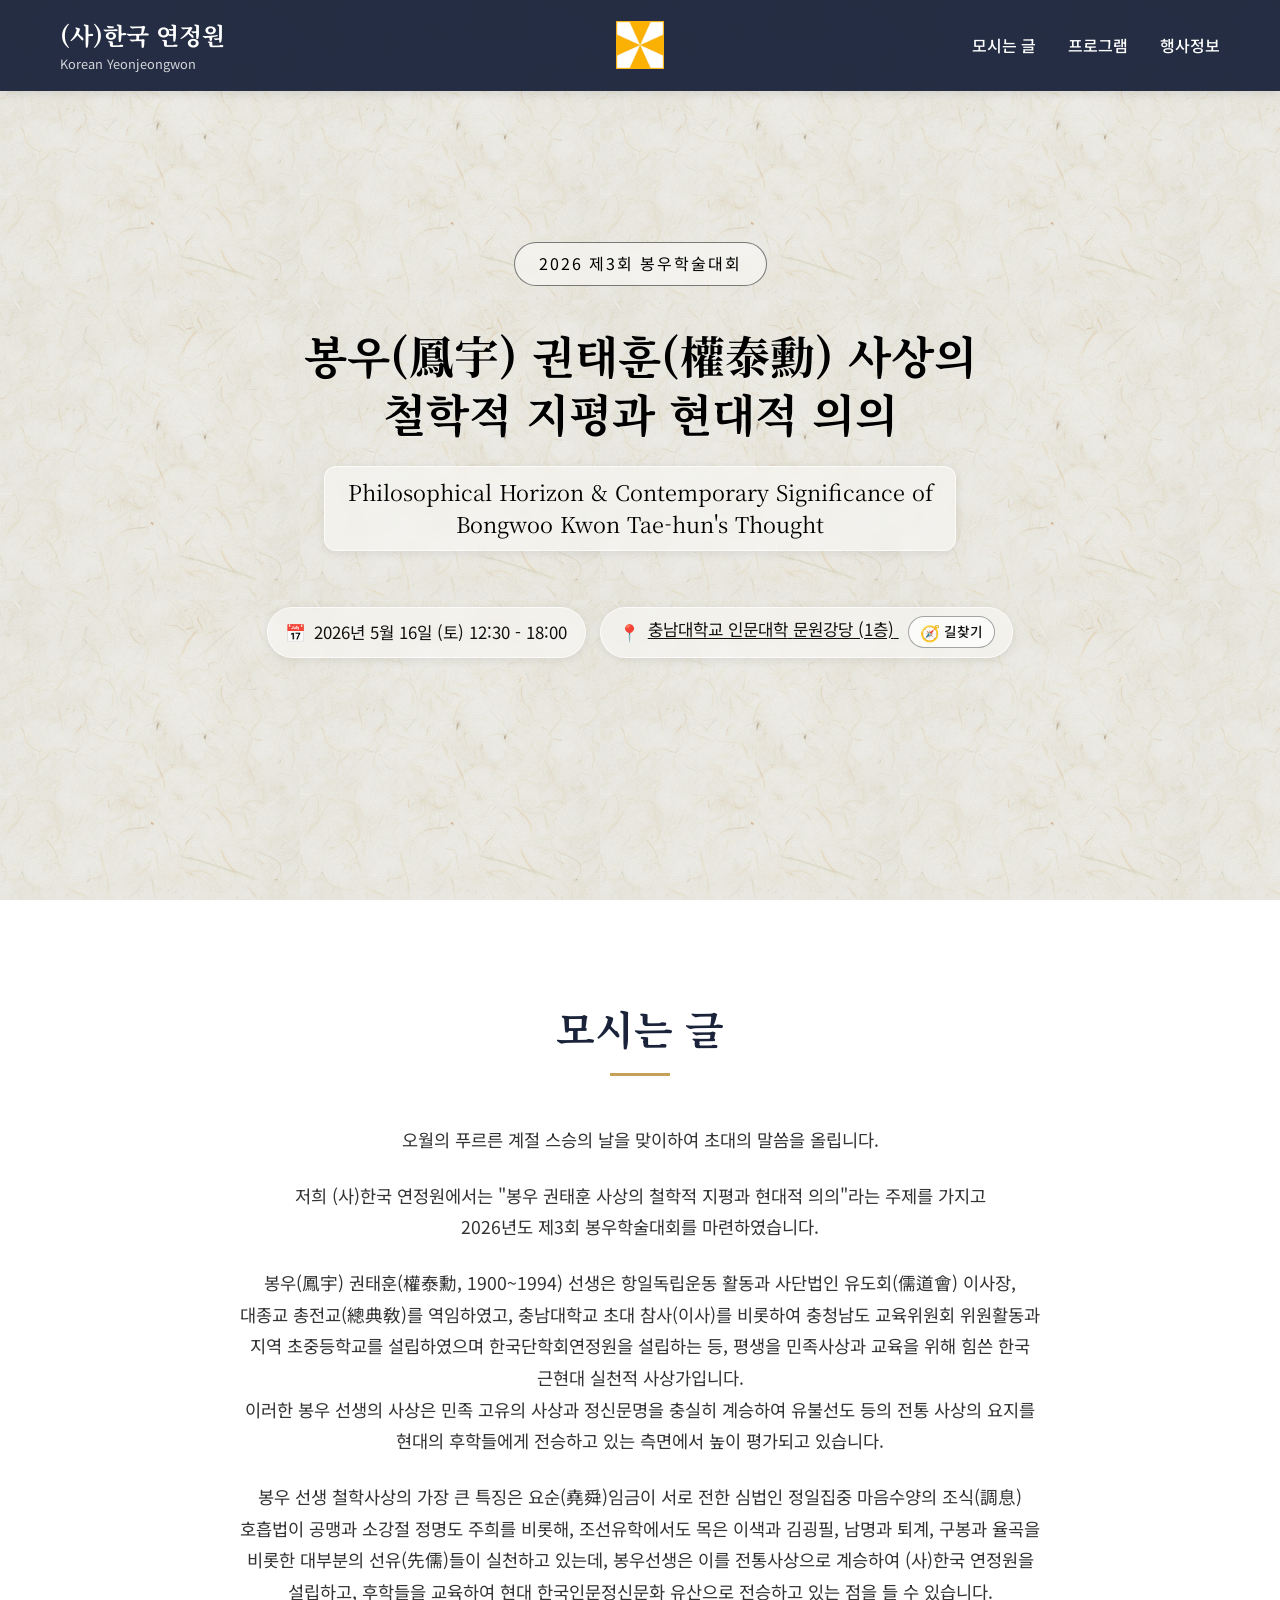
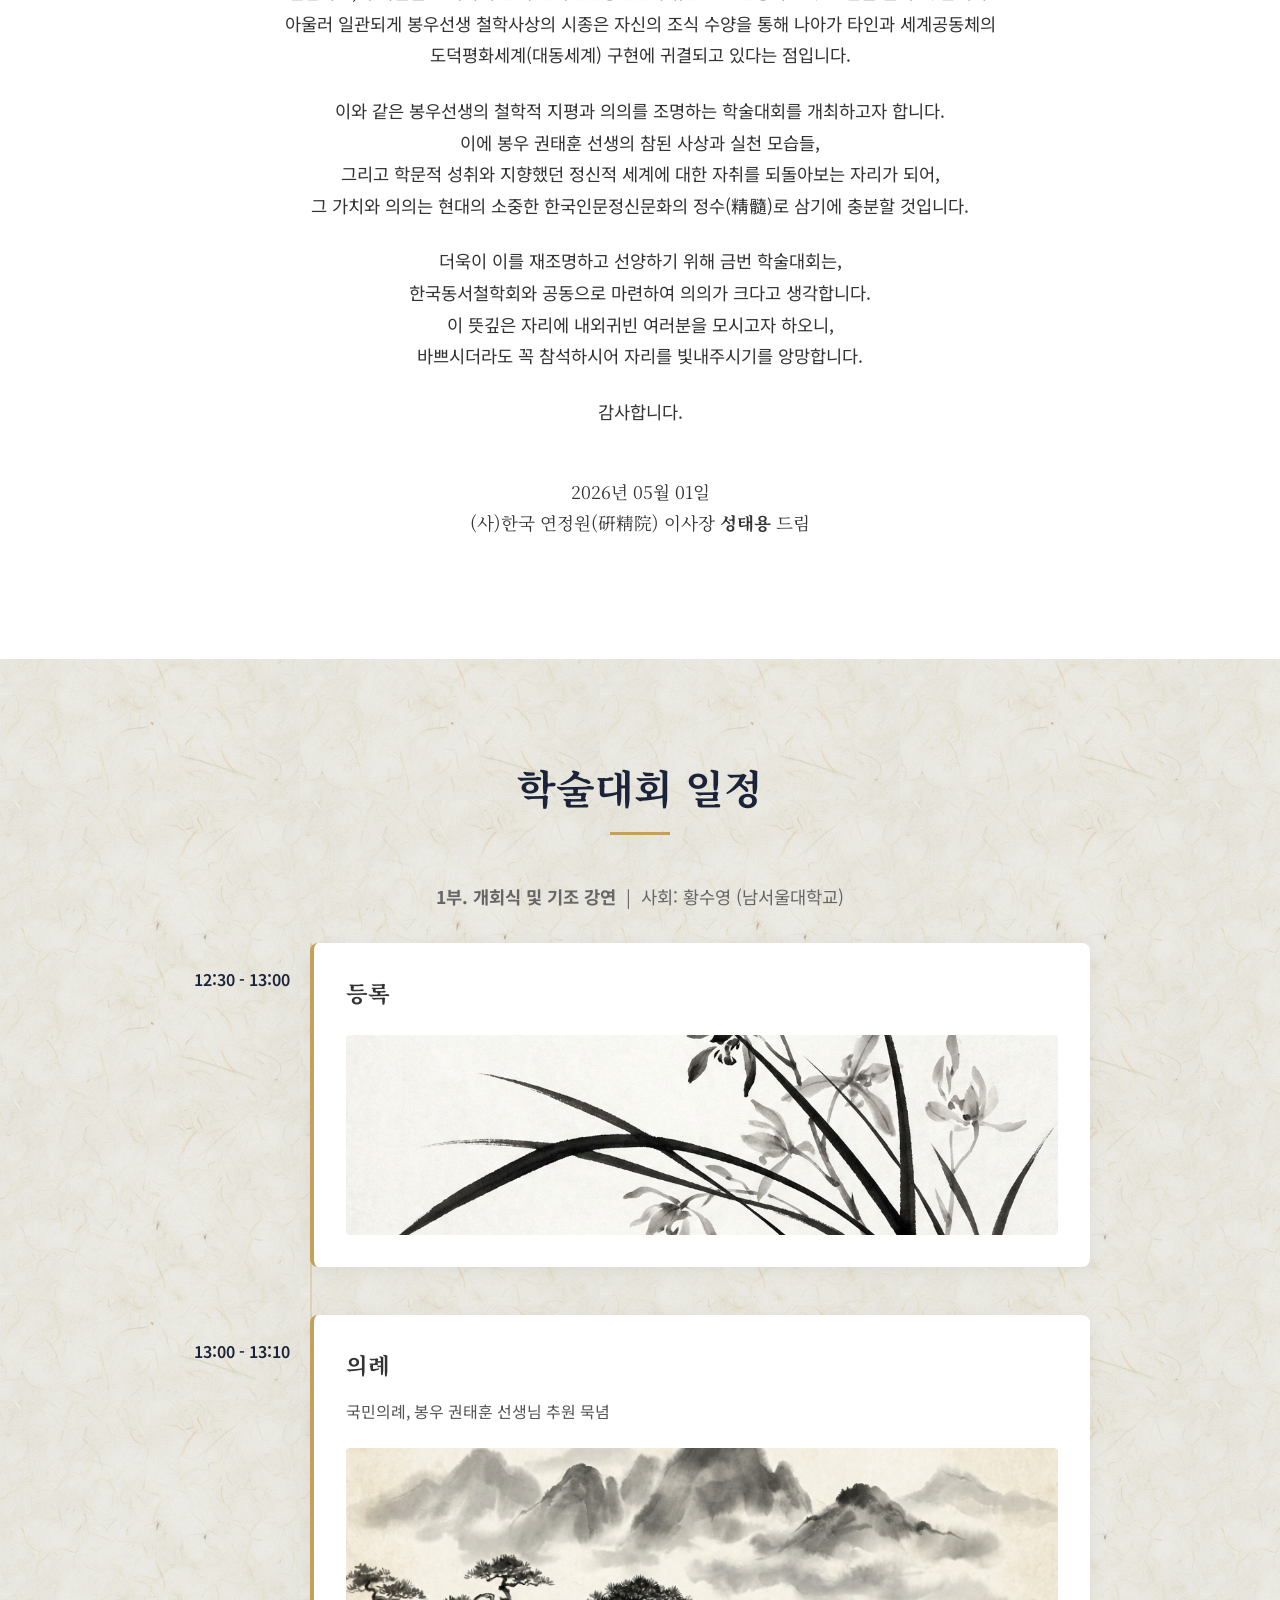
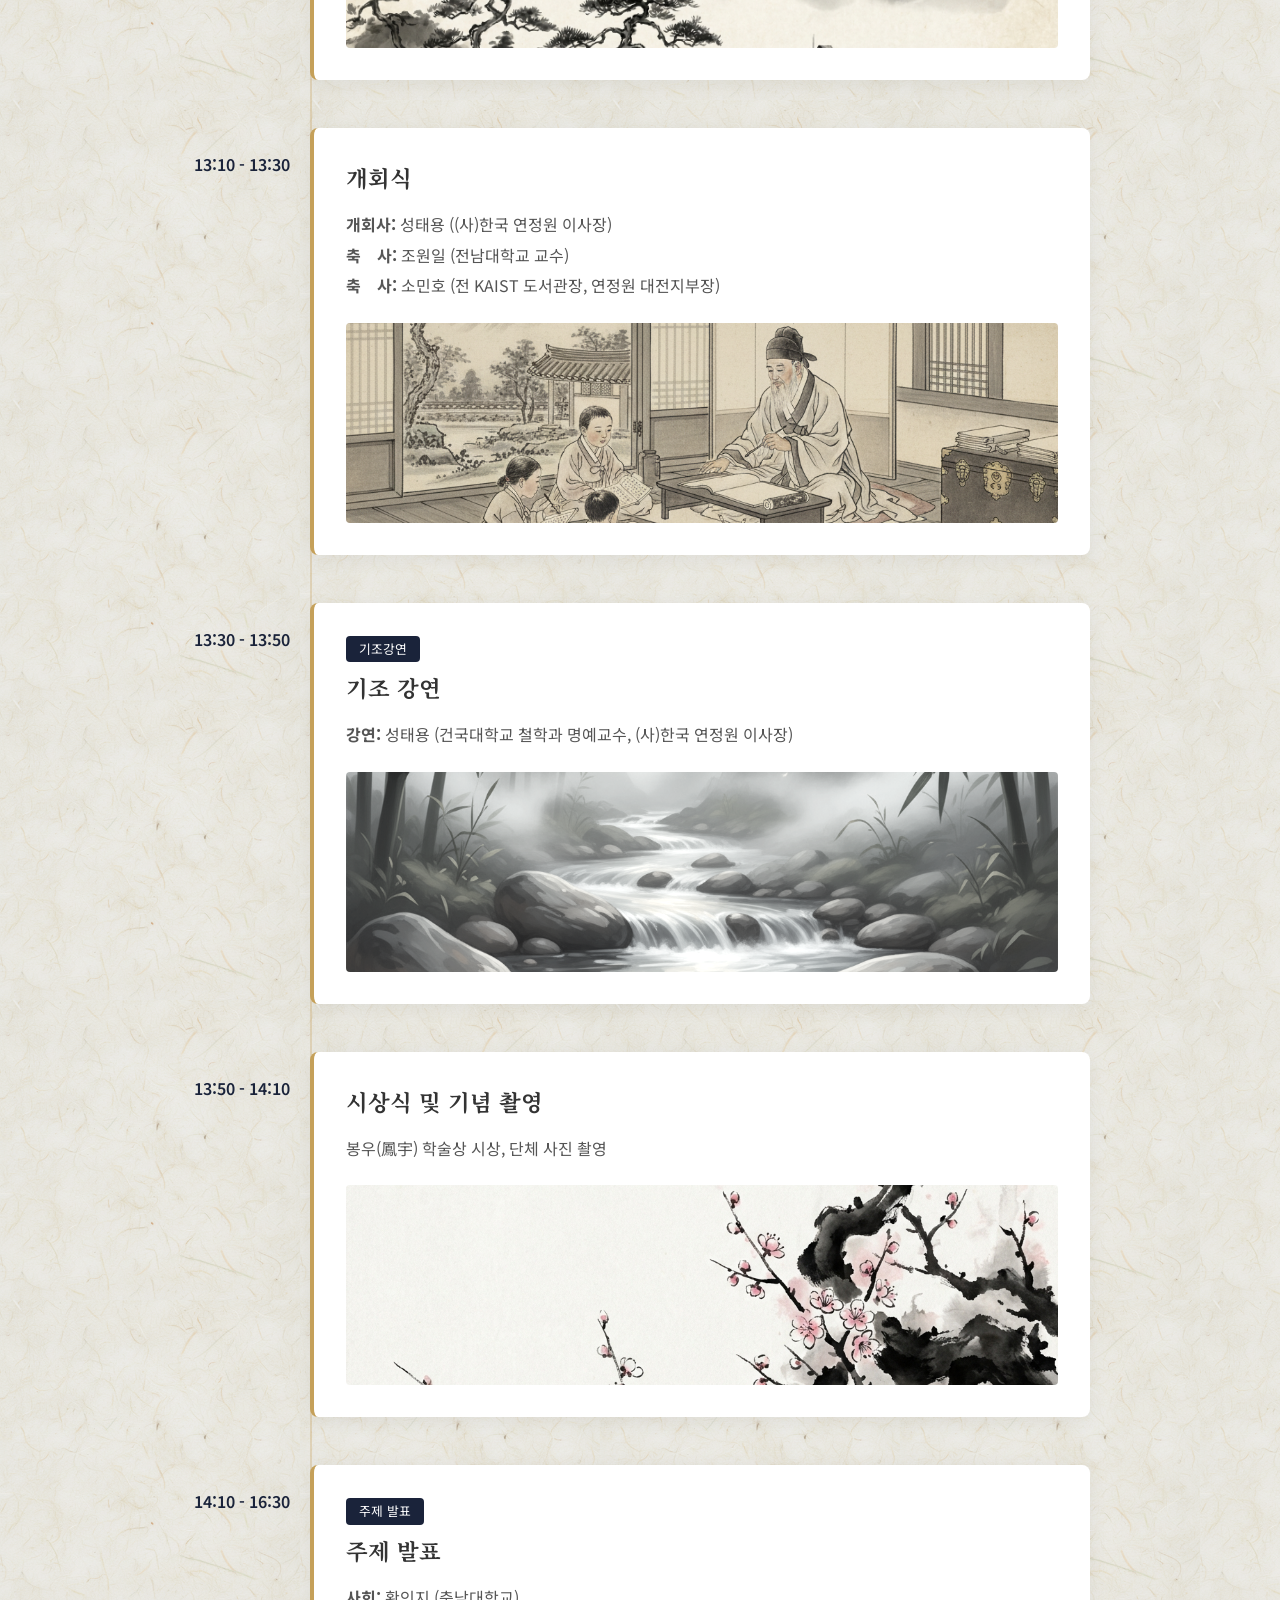
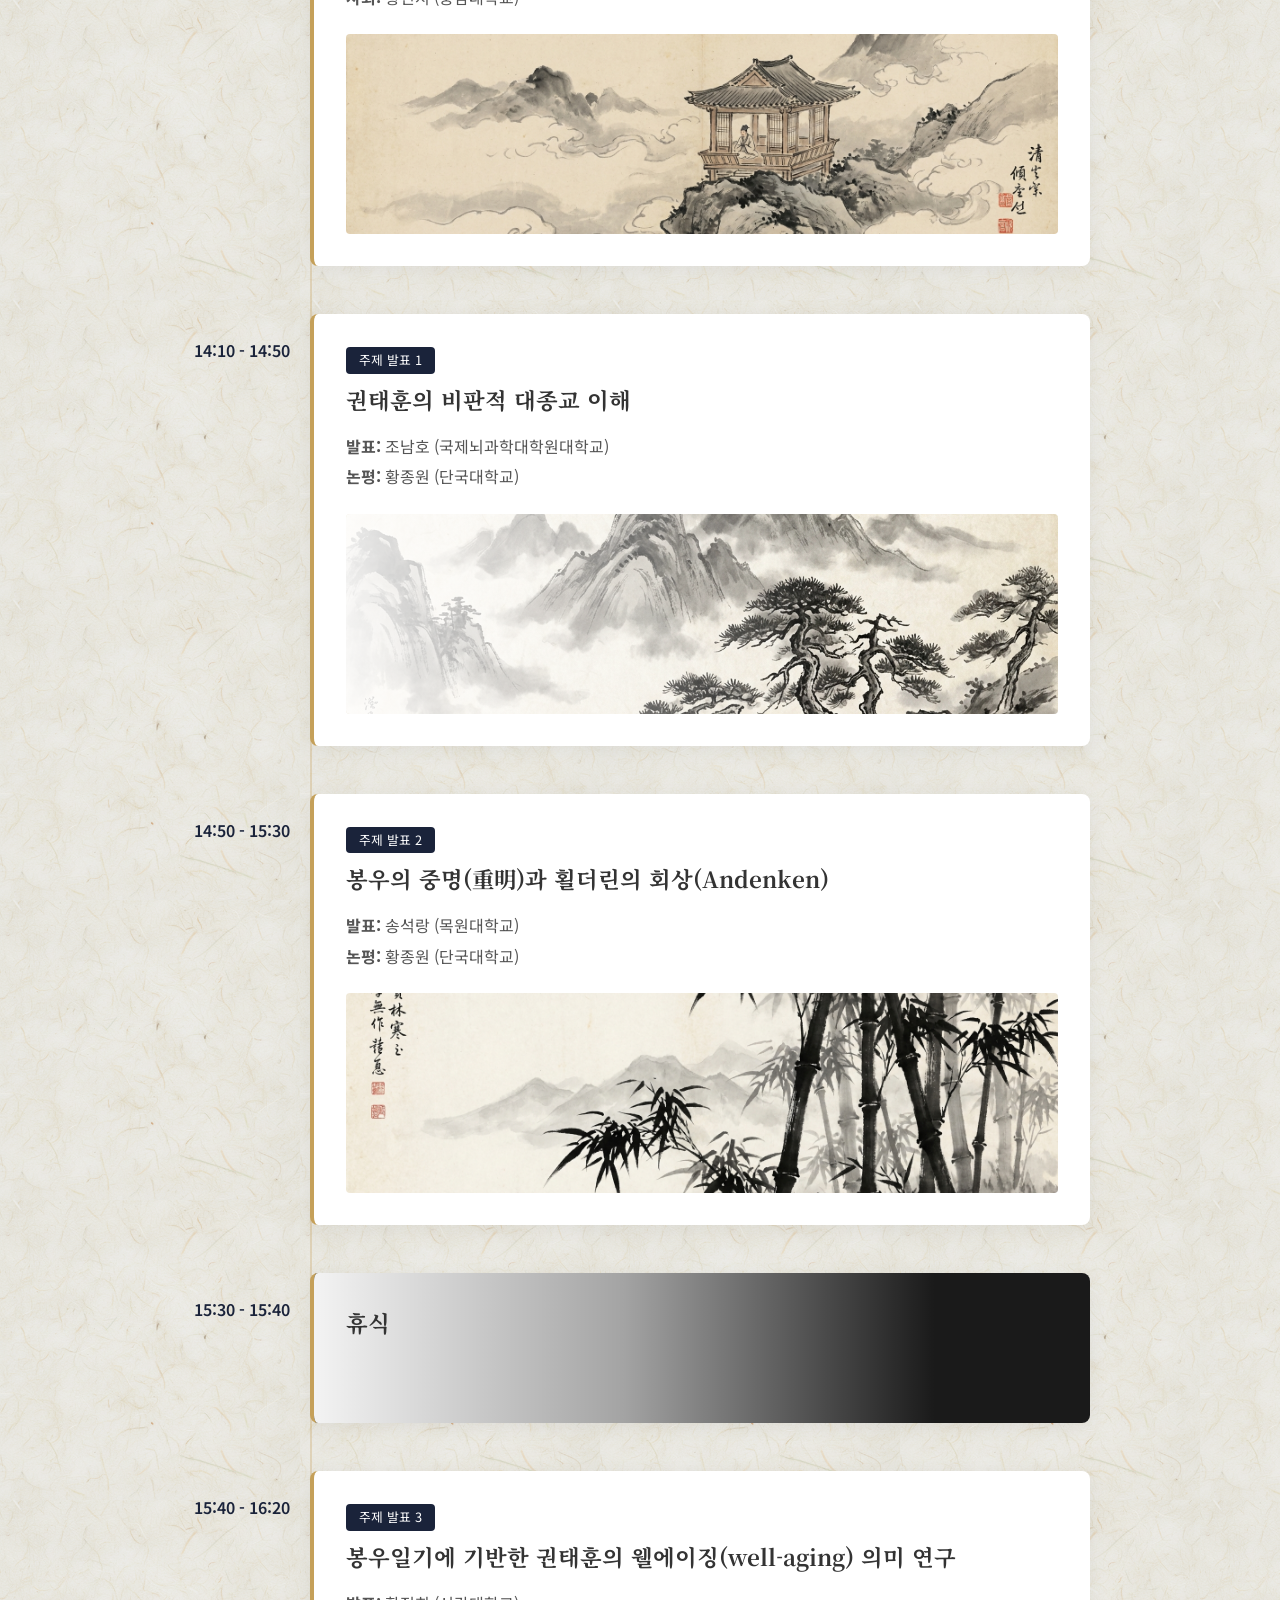
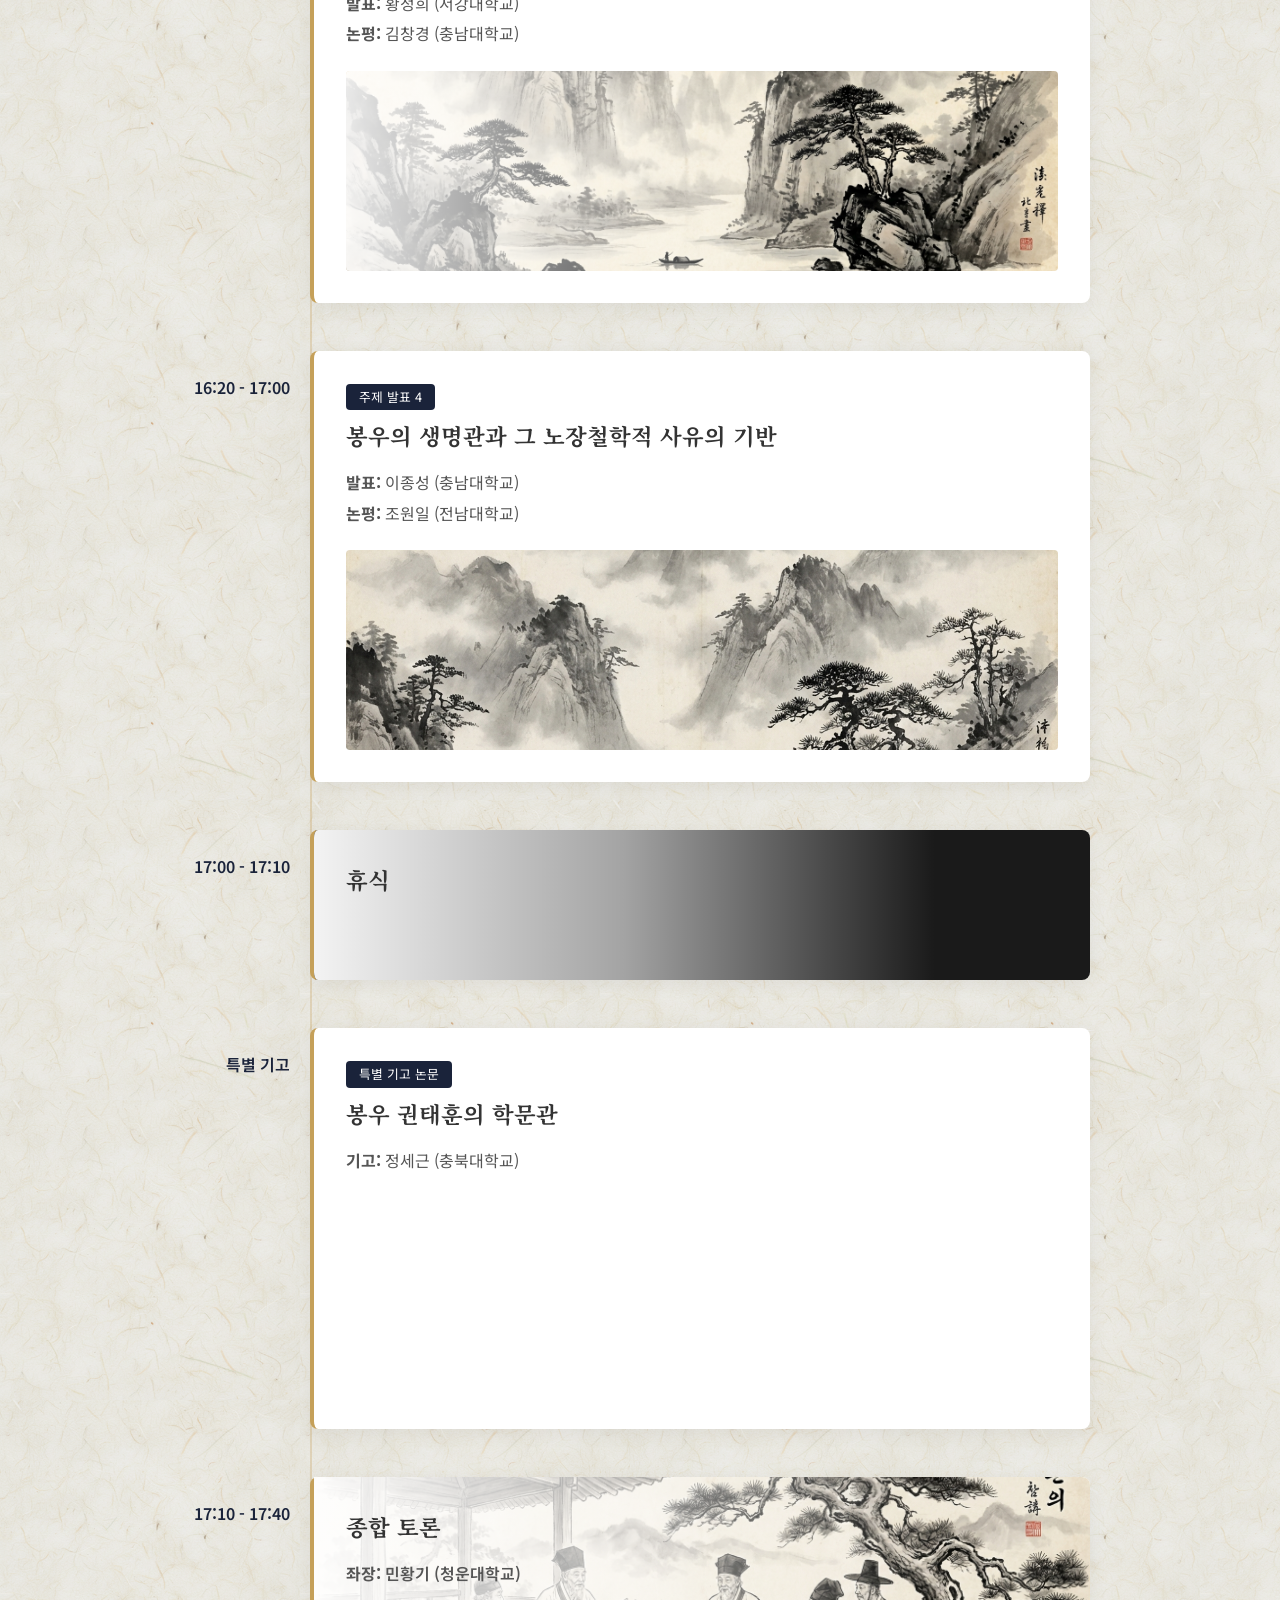
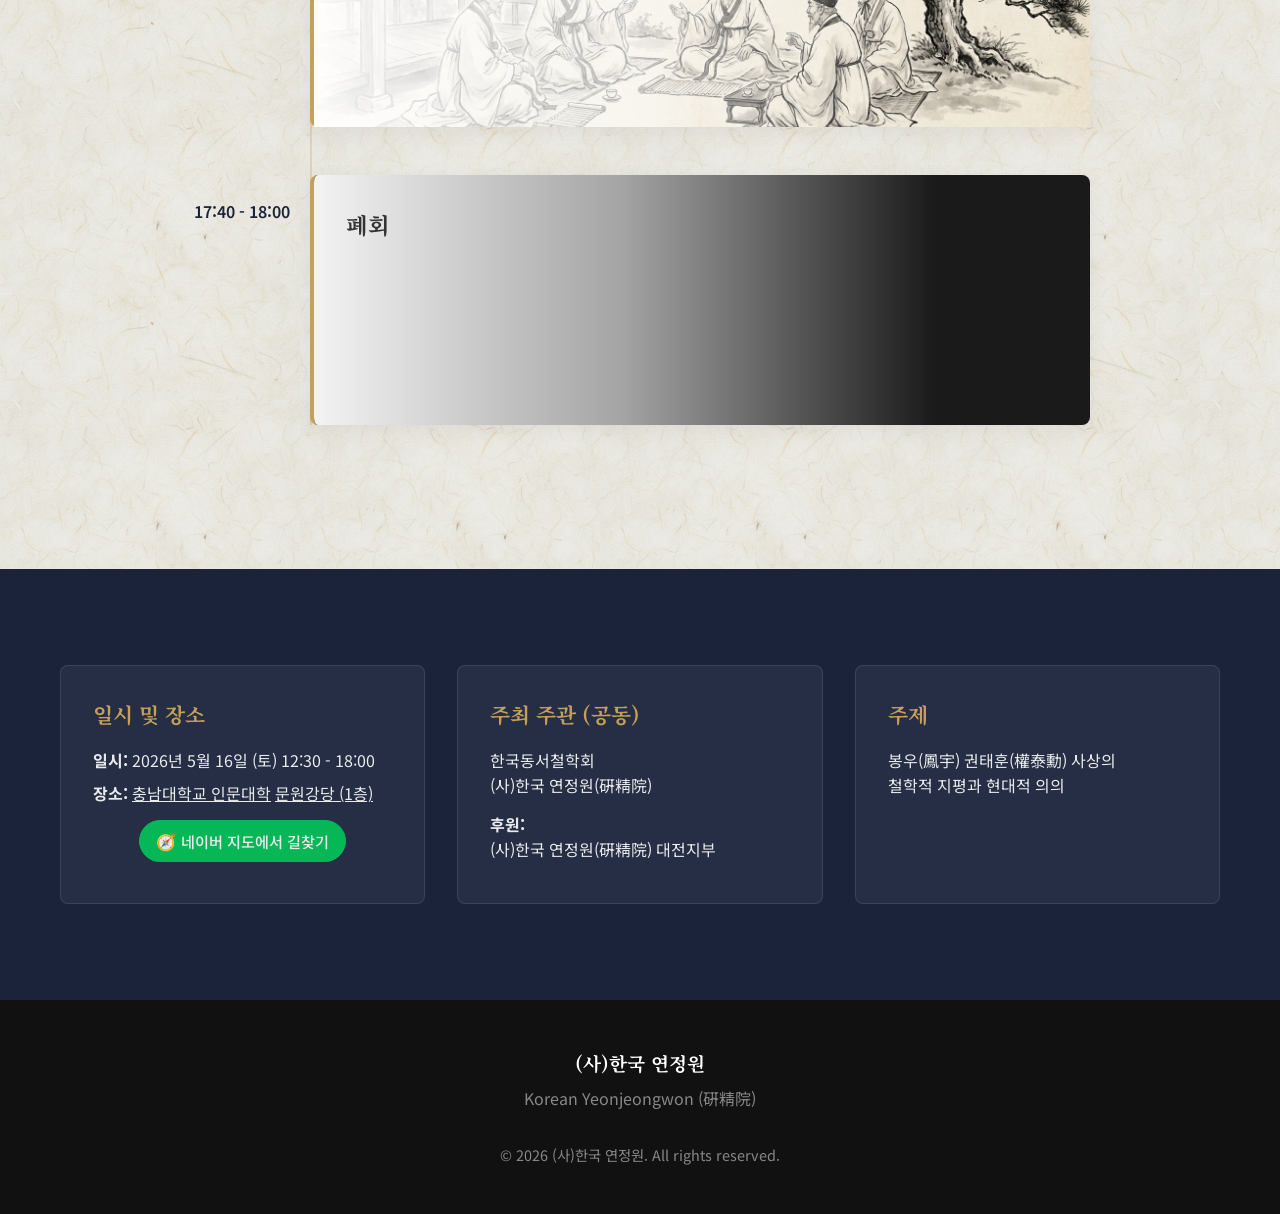
==== index.html @ d072d94f "Initial commit: 2026 제3회 봉우학술대회 landing page" ====
<!DOCTYPE html>
<html lang="ko">

<head>
    <meta charset="UTF-8">
    <meta name="viewport" content="width=device-width, initial-scale=1.0">
    <title>2026 제3회 봉우학술대회</title>
    <link
        href="https://fonts.googleapis.com/css2?family=Noto+Serif+KR:wght@300;400;600;700;900&family=Noto+Sans+KR:wght@300;400;500;700&display=swap"
        rel="stylesheet">
    <link rel="stylesheet" href="assets/css/style.css">
</head>

<body>
    <!-- Header -->
    <header class="header">
        <nav class="nav">
            <div class="nav-container">
                <div class="logo">
                    <h1>(사)한국 연정원</h1>
                    <span>Korean Yeonjeongwon</span>
                </div>
                <a href="#" class="nav-logo" aria-label="(사)한국 연정원 로고">
                    <img src="assets/images/logo.png" alt="(사)한국 연정원 로고">
                </a>
                <ul class="nav-menu">
                    <li><a href="#greeting">모시는 글</a></li>
                    <li><a href="#program">프로그램</a></li>
                    <li><a href="#info">행사정보</a></li>
                </ul>
            </div>
        </nav>
    </header>

    <!-- Hero Section -->
    <header class="hero">
        <div class="hero-bg">
            <img src="assets/images/hero_spring01.jpg" class="hero-slide slide-1" alt="Korean Spring Landscape 1">
            <img src="assets/images/hero_spring02.jpg" class="hero-slide slide-2" alt="Korean Spring Landscape 2">
            <img src="assets/images/hero_spring03.jpg" class="hero-slide slide-3" alt="Korean Spring Landscape 3">
            <div class="overlay"></div>
        </div>
        <div class="hero-content">
            <div class="hero-badge">2026 제3회 봉우학술대회</div>
            <h1 class="hero-title">
                <span class="title-main">
                    <span class="title-line1">봉우(鳳宇) 권태훈(權泰勳) 사상의</span>
                    <span class="title-connector"></span>
                    <span class="title-line2">철학적 지평과 현대적 의의</span>
                </span>
                <span class="title-sub">Philosophical Horizon & Contemporary Significance of<br class="desktop-break">Bongwoo Kwon Tae-hun's Thought</span>
            </h1>
            <div class="hero-info">
                <div class="info-item">
                    <span class="icon">📅</span>
                    <span>2026년 5월 16일 (토) 12:30 - 18:00</span>
                </div>
                <div class="info-item">
                    <span class="icon">📍</span>
                    <span class="location-text">
                        <a href="https://naver.me/FV7dJTRM" target="_blank" rel="noopener" style="color: inherit; text-decoration: underline;">
                            <span class="location-line1">충남대학교 인문대학</span>
                            <span class="location-line2">문원강당 (1층)</span>
                        </a>
                        <a href="https://naver.me/FV7dJTRM" target="_blank" rel="noopener" class="map-link" aria-label="네이버 지도에서 길찾기" title="네이버 지도에서 길찾기">
                            <span class="map-icon">🧭</span>
                            <span class="map-label">길찾기</span>
                        </a>
                    </span>
                </div>
            </div>
        </div>
    </header>

    <!-- Greeting Section -->
    <section id="greeting" class="greeting">
        <div class="container">
            <div class="greeting-content">
                <h2 class="section-title">모시는 글</h2>
                <div class="greeting-text">
                    <p>오월의 푸르른 계절 스승의 날을 맞이하여 초대의 말씀을 올립니다.</p>
                    <p>저희 (사)한국 연정원에서는 "봉우 권태훈 사상의 철학적 지평과 현대적 의의"라는 주제를 가지고<br>2026년도 제3회 봉우학술대회를 마련하였습니다.</p>
                    <p>봉우(鳳宇) 권태훈(權泰勳, 1900~1994) 선생은 항일독립운동 활동과 사단법인 유도회(儒道會) 이사장, 대종교 총전교(總典敎)를 역임하였고, 충남대학교 초대 참사(이사)를 비롯하여 충청남도 교육위원회 위원활동과 지역 초중등학교를 설립하였으며 한국단학회연정원을 설립하는 등, 평생을 민족사상과 교육을 위해 힘쓴 한국 근현대 실천적 사상가입니다.<br>이러한 봉우 선생의 사상은 민족 고유의 사상과 정신문명을 충실히 계승하여 유불선도 등의 전통 사상의 요지를 현대의 후학들에게 전승하고 있는 측면에서 높이 평가되고 있습니다.</p>
                    <p>봉우 선생 철학사상의 가장 큰 특징은 요순(堯舜)임금이 서로 전한 심법인 정일집중 마음수양의 조식(調息)호흡법이 공맹과 소강절 정명도 주희를 비롯해, 조선유학에서도 목은 이색과 김굉필, 남명과 퇴계, 구봉과 율곡을 비롯한 대부분의 선유(先儒)들이 실천하고 있는데, 봉우선생은 이를 전통사상으로 계승하여 (사)한국 연정원을 설립하고, 후학들을 교육하여 현대 한국인문정신문화 유산으로 전승하고 있는 점을 들 수 있습니다.<br>아울러 일관되게 봉우선생 철학사상의 시종은 자신의 조식 수양을 통해 나아가 타인과 세계공동체의 도덕평화세계(대동세계) 구현에 귀결되고 있다는 점입니다.</p>
                    <p>이와 같은 봉우선생의 철학적 지평과 의의를 조명하는 학술대회를 개최하고자 합니다.<br>이에 봉우 권태훈 선생의 참된 사상과 실천 모습들,<br>그리고 학문적 성취와 지향했던 정신적 세계에 대한 자취를 되돌아보는 자리가 되어,<br>그 가치와 의의는 현대의 소중한 한국인문정신문화의 정수(精髓)로 삼기에 충분할 것입니다.</p>
                    <p>더욱이 이를 재조명하고 선양하기 위해 금번 학술대회는,<br>한국동서철학회와 공동으로 마련하여 의의가 크다고 생각합니다.<br>이 뜻깊은 자리에 내외귀빈 여러분을 모시고자 하오니,<br>바쁘시더라도 꼭 참석하시어 자리를 빛내주시기를 앙망합니다.</p>
                    <p>감사합니다.</p>
                    <p class="signature">2026년 05월 01일<br>(사)한국 연정원(硏精院) 이사장 <strong>성태용</strong> 드림</p>
                </div>
            </div>
        </div>
    </section>

    <!-- Program Section -->
    <section id="program" class="program">
        <div class="container">
            <h2 class="section-title">학술대회 일정</h2>
            <p class="program-heading">
                <strong>1부. 개회식 및 기조 강연</strong><span class="program-sep"> &nbsp;|&nbsp; </span><span class="program-host">사회: 황수영 (남서울대학교)</span>
            </p>

            <div class="timeline">
                <!-- 등록 -->
                <div class="timeline-item">
                    <div class="time">12:30 - 13:00</div>
                    <div class="content">
                        <h3>등록</h3>
                        <div class="session-image">
                            <img src="assets/images/ink_wash_orchid.png" alt="Orchid">
                        </div>
                    </div>
                </div>

                <!-- 의례 -->
                <div class="timeline-item">
                    <div class="time">13:00 - 13:10</div>
                    <div class="content">
                        <h3>의례</h3>
                        <div class="details">
                            <p>국민의례, 봉우 권태훈 선생님 추원 묵념</p>
                        </div>
                        <div class="session-image">
                            <img src="assets/images/ink_wash_mountains.png" alt="Mountains">
                        </div>
                    </div>
                </div>

                <!-- 개회식 -->
                <div class="timeline-item">
                    <div class="time">13:10 - 13:30</div>
                    <div class="content">
                        <h3>개회식</h3>
                        <div class="details">
                            <p><strong>개회사:</strong> 성태용 ((사)한국 연정원 이사장)</p>
                            <p><strong>축　사:</strong> 조원일 (전남대학교 교수)</p>
                            <p><strong>축　사:</strong> 소민호 (전 KAIST 도서관장, 연정원 대전지부장)</p>
                        </div>
                        <div class="session-image">
                            <img src="assets/images/ink_wash_teaching.png" alt="Teaching">
                        </div>
                    </div>
                </div>

                <!-- 기조강연 -->
                <div class="timeline-item">
                    <div class="time">13:30 - 13:50</div>
                    <div class="content">
                        <span class="tag">기조강연</span>
                        <h3>기조 강연</h3>
                        <div class="details">
                            <p><strong>강연:</strong> 성태용 (건국대학교 철학과 명예교수, (사)한국 연정원 이사장)</p>
                        </div>
                        <div class="session-image ink-wash-effect">
                            <img src="assets/images/section_taoism.png" alt="Keynote">
                        </div>
                    </div>
                </div>

                <!-- 시상식 및 기념 촬영 -->
                <div class="timeline-item">
                    <div class="time">13:50 - 14:10</div>
                    <div class="content">
                        <h3>시상식 및 기념 촬영</h3>
                        <div class="details">
                            <p>봉우(鳳宇) 학술상 시상, 단체 사진 촬영</p>
                        </div>
                        <div class="session-image">
                            <img src="assets/images/ink_wash_plum_blossom.png" alt="Award Ceremony">
                        </div>
                    </div>
                </div>

                <!-- 주제 발표 섹션 헤더 -->
                <div class="timeline-item">
                    <div class="time">14:10 - 16:30</div>
                    <div class="content">
                        <span class="tag">주제 발표</span>
                        <h3>주제 발표</h3>
                        <div class="details">
                            <p><strong>사회:</strong> 황인지 (충남대학교)</p>
                        </div>
                        <div class="session-image">
                            <img src="assets/images/ink_wash_pavilion.png" alt="Pavilion">
                        </div>
                    </div>
                </div>

                <!-- 주제 발표 1 -->
                <div class="timeline-item">
                    <div class="time">14:10 - 14:50</div>
                    <div class="content">
                        <span class="tag">주제 발표 1</span>
                        <h3>권태훈의 비판적 대종교 이해</h3>
                        <div class="details">
                            <p><strong>발표:</strong> 조남호 (국제뇌과학대학원대학교)</p>
                            <p><strong>논평:</strong> 황종원 (단국대학교)</p>
                        </div>
                        <div class="session-image fade-right">
                            <img src="assets/images/ink_wash_mountains_02.png" alt="Mountains">
                        </div>
                    </div>
                </div>

                <!-- 주제 발표 2 -->
                <div class="timeline-item">
                    <div class="time">14:50 - 15:30</div>
                    <div class="content">
                        <span class="tag">주제 발표 2</span>
                        <h3>봉우의 중명(重明)과 횔더린의 회상(Andenken)</h3>
                        <div class="details">
                            <p><strong>발표:</strong> 송석랑 (목원대학교)</p>
                            <p><strong>논평:</strong> 황종원 (단국대학교)</p>
                        </div>
                        <div class="session-image">
                            <img src="assets/images/ink_wash_bamboo.png" alt="Bamboo">
                        </div>
                    </div>
                </div>

                <!-- 휴식 -->
                <div class="timeline-item">
                    <div class="time">15:30 - 15:40</div>
                    <div class="content break-session">
                        <video class="break-video" autoplay loop muted playsinline preload="auto" aria-hidden="true">
                            <source src="assets/videos/break1.mp4" type="video/mp4">
                        </video>
                        <h3>휴식</h3>
                    </div>
                </div>

                <!-- 주제 발표 3 -->
                <div class="timeline-item">
                    <div class="time">15:40 - 16:20</div>
                    <div class="content">
                        <span class="tag">주제 발표 3</span>
                        <h3>봉우일기에 기반한 권태훈의 웰에이징(well-aging) 의미 연구</h3>
                        <div class="details">
                            <p><strong>발표:</strong> 황정희 (서강대학교)</p>
                            <p><strong>논평:</strong> 김창경 (충남대학교)</p>
                        </div>
                        <div class="session-image fade-right">
                            <img src="assets/images/ink_wash_river.png" alt="River">
                        </div>
                    </div>
                </div>

                <!-- 주제 발표 4 -->
                <div class="timeline-item">
                    <div class="time">16:20 - 17:00</div>
                    <div class="content">
                        <span class="tag">주제 발표 4</span>
                        <h3>봉우의 생명관과<br class="mobile-break"> 그 노장철학적 사유의 기반</h3>
                        <div class="details">
                            <p><strong>발표:</strong> 이종성 (충남대학교)</p>
                            <p><strong>논평:</strong> 조원일 (전남대학교)</p>
                        </div>
                        <div class="session-image">
                            <img src="assets/images/ink_wash_mountains_03.png" alt="Mountains">
                        </div>
                    </div>
                </div>

                <!-- 휴식 -->
                <div class="timeline-item">
                    <div class="time">17:00 - 17:10</div>
                    <div class="content break-session">
                        <video class="break-video" autoplay loop muted playsinline preload="auto" aria-hidden="true">
                            <source src="assets/videos/break2.mp4" type="video/mp4">
                        </video>
                        <h3>휴식</h3>
                    </div>
                </div>

                <!-- 특별 기고 논문 -->
                <div class="timeline-item">
                    <div class="time">특별 기고</div>
                    <div class="content">
                        <span class="tag">특별 기고 논문</span>
                        <h3>봉우 권태훈의 학문관</h3>
                        <div class="details">
                            <p><strong>기고:</strong> 정세근 (충북대학교)</p>
                        </div>
                        <div class="session-image">
                            <video autoplay loop muted playsinline preload="auto" aria-hidden="true">
                                <source src="assets/videos/special.mp4" type="video/mp4">
                            </video>
                        </div>
                    </div>
                </div>

                <!-- 종합 토론 -->
                <div class="timeline-item">
                    <div class="time">17:10 - 17:40</div>
                    <div class="content discussion-session">
                        <h3>종합 토론</h3>
                        <div class="details">
                            <p><strong>좌장:</strong> 민황기 (청운대학교)</p>
                        </div>
                    </div>
                </div>

                <!-- 폐회 -->
                <div class="timeline-item">
                    <div class="time">17:40 - 18:00</div>
                    <div class="content closing-session">
                        <video class="closing-video" autoplay loop muted playsinline preload="auto" aria-hidden="true">
                            <source src="assets/videos/closing.mp4" type="video/mp4">
                        </video>
                        <h3>폐회</h3>
                    </div>
                </div>
            </div>
        </div>
    </section>

    <!-- Info Section -->
    <section id="info" class="info">
        <div class="container">
            <div class="info-grid">
                <div class="info-card">
                    <h3>일시 및 장소</h3>
                    <p class="info-datetime">
                        <span class="datetime-line1"><strong>일시:</strong> 2026년 5월 16일 (토)</span>
                        <span class="datetime-line2">12:30 - 18:00</span>
                    </p>
                    <p class="info-location">
                        <span class="location-line1"><strong>장소:</strong> <a href="https://naver.me/FV7dJTRM" target="_blank" rel="noopener" style="color: inherit; text-decoration: underline;">충남대학교 인문대학</a></span>
                        <span class="location-line2"><a href="https://naver.me/FV7dJTRM" target="_blank" rel="noopener" style="color: inherit; text-decoration: underline;">문원강당 (1층)</a></span>
                    </p>
                    <p style="margin-top: 0.8rem; text-align: center;">
                        <a href="https://naver.me/FV7dJTRM" target="_blank" rel="noopener" class="map-link map-link-button" aria-label="네이버 지도에서 길찾기">
                            <span class="map-icon">🧭</span>
                            <span class="map-label">네이버 지도에서 길찾기</span>
                        </a>
                    </p>
                </div>
                <div class="info-card">
                    <h3>주최 주관 (공동)</h3>
                    <p>한국동서철학회<br>(사)한국 연정원(硏精院)</p>
                    <p style="margin-top: 0.8rem;"><strong>후원:</strong><br>(사)한국 연정원(硏精院) 대전지부</p>
                </div>
                <div class="info-card">
                    <h3>주제</h3>
                    <p>봉우(鳳宇) 권태훈(權泰勳) 사상의<br>철학적 지평과 현대적 의의</p>
                </div>
            </div>
        </div>
    </section>

    <!-- Footer -->
    <footer class="footer">
        <div class="container">
            <div class="footer-content">
                <div class="footer-logo">
                    <h3>(사)한국 연정원</h3>
                    <p>Korean Yeonjeongwon (硏精院)</p>
                </div>
                <p class="copyright">&copy; 2026 (사)한국 연정원. All rights reserved.</p>
            </div>
        </div>
    </footer>
</body>

</html>
---- assets/css/style.css ----
:root {
    --primary-color: #1a233a; /* Deep Navy */
    --secondary-color: #c5a059; /* Muted Gold */
    --accent-color: #8b3a3a; /* Deep Red/Brown */
    --text-color: #333333;
    --bg-color: #f9f8f5; /* Warm Off-white */
    --white: #ffffff;
    --font-serif: 'Noto Serif KR', serif;
    --font-sans: 'Noto Sans KR', sans-serif;
}

* {
    margin: 0;
    padding: 0;
    box-sizing: border-box;
}

body {
    font-family: var(--font-sans);
    color: var(--text-color);
    background-color: var(--bg-color);
    line-height: 1.6;
    background-image: url('../images/bg_pattern.png');
    background-repeat: repeat;
    background-size: 300px;
}

a {
    text-decoration: none;
    color: inherit;
    transition: color 0.3s ease;
}

ul {
    list-style: none;
}

.container {
    max-width: 1200px;
    margin: 0 auto;
    padding: 0 20px;
}

.section-title {
    font-family: var(--font-serif);
    font-size: 2.5rem;
    text-align: center;
    margin-bottom: 3rem;
    color: var(--primary-color);
    position: relative;
    padding-bottom: 1rem;
}

.section-title::after {
    content: '';
    position: absolute;
    bottom: 0;
    left: 50%;
    transform: translateX(-50%);
    width: 60px;
    height: 3px;
    background-color: var(--secondary-color);
}

/* Navigation */
.nav {
    position: fixed;
    top: 0;
    left: 0;
    width: 100%;
    z-index: 1000;
    background: rgba(26, 35, 58, 0.95);
    backdrop-filter: blur(10px);
    padding: 1rem 0;
    color: var(--white);
    box-shadow: 0 2px 10px rgba(0,0,0,0.1);
}

.nav-container {
    max-width: 1200px;
    margin: 0 auto;
    padding: 0 20px;
    display: flex;
    justify-content: space-between;
    align-items: center;
    position: relative;
}

.nav-logo {
    position: absolute;
    left: 50%;
    top: 50%;
    transform: translate(-50%, -50%);
    display: inline-flex;
    align-items: center;
    justify-content: center;
    line-height: 0;
}

.nav-logo img {
    height: 48px;
    width: auto;
    display: block;
}

.logo h1 {
    font-family: var(--font-serif);
    font-size: 1.5rem;
    font-weight: 700;
}

.logo span {
    font-size: 0.8rem;
    opacity: 0.8;
    display: block;
}

.nav-menu {
    display: flex;
    gap: 2rem;
}

.nav-menu a {
    font-size: 1rem;
    font-weight: 500;
}

.nav-menu a:hover {
    color: var(--secondary-color);
}

/* Hero Section */
.hero {
    position: relative;
    height: 100vh;
    display: flex;
    align-items: center;
    justify-content: center;
    text-align: center;
    color: #000;
    overflow: hidden;
}

.hero-bg {
    position: absolute;
    top: 0;
    left: 0;
    width: 100%;
    height: 100%;
    z-index: -1;
}

.hero-bg .hero-slide {
    position: absolute;
    top: 0;
    left: 0;
    width: 100%;
    height: 100%;
    object-fit: cover;
    opacity: 0;
    transform: scale(1.0);
    will-change: opacity, transform;
    animation: heroSlideCycle 30s infinite ease-in-out;
}

.hero-bg .slide-1 {
    animation-delay: 0s;
}

.hero-bg .slide-2 {
    animation-delay: -20s;
}

.hero-bg .slide-3 {
    animation-delay: -10s;
    /* 오버레이 적용 시 사용값: brightness(1.30) contrast(1.03) */
}

@keyframes heroSlideCycle {
    0%   { opacity: 1; transform: scale(1.0); }
    26%  { opacity: 1; transform: scale(1.12); }
    33%  { opacity: 0; transform: scale(1.14); }
    93%  { opacity: 0; transform: scale(1.0); }
    100% { opacity: 1; transform: scale(1.0); }
}

.overlay {
    position: absolute;
    top: 0;
    left: 0;
    width: 100%;
    height: 100%;
    /* 현재 적용값 기억용: linear-gradient(rgba(0,0,0,0.45), rgba(0,0,0,0.7)) */
    background: transparent;
    z-index: 1;
}

.hero-content {
    z-index: 1;
    padding: 2rem;
    max-width: 1000px;
}

.hero-badge {
    display: inline-block;
    padding: 0.5rem 1.5rem;
    border: 1px solid rgba(0, 0, 0, 0.5);
    background-color: rgba(255, 255, 255, 0.45);
    backdrop-filter: blur(6px);
    -webkit-backdrop-filter: blur(6px);
    color: #000;
    border-radius: 50px;
    margin-bottom: 2.5rem;
    font-size: 1rem;
    letter-spacing: 2px;
}

.hero-title {
    font-family: var(--font-serif);
    margin-bottom: 3.5rem;
}

.hero-title .title-sub {
    margin-top: 1rem;
}

.title-main {
    display: block;
    font-size: 2.8rem;
    font-weight: 700;
    margin-bottom: 0.5rem;
    color: #000;
    text-shadow: 0 1px 2px rgba(255,255,255,0.35);
    line-height: 1.3;
}

.title-line1,
.title-line2 {
    display: block;
}

.title-connector {
    display: none;
}

.title-sub {
    display: inline-block;
    font-size: 1.35rem;
    font-weight: 400;
    color: #000;
    opacity: 1;
    padding: 0.55rem 1.4rem;
    border-radius: 12px;
    background-color: rgba(255, 255, 255, 0.45);
    backdrop-filter: blur(6px);
    -webkit-backdrop-filter: blur(6px);
    border: 1px solid rgba(255, 255, 255, 0.7);
    box-shadow: 0 2px 10px rgba(0, 0, 0, 0.08);
    line-height: 1.5;
}

.hero-info {
    display: flex;
    flex-wrap: wrap;
    justify-content: center;
    gap: 0.9rem;
    font-size: 1.05rem;
}

.info-item {
    display: inline-flex;
    align-items: center;
    gap: 0.5rem;
    padding: 0.55rem 1.1rem;
    border-radius: 999px;
    background-color: rgba(255, 255, 255, 0.45);
    backdrop-filter: blur(6px);
    -webkit-backdrop-filter: blur(6px);
    border: 1px solid rgba(255, 255, 255, 0.7);
    box-shadow: 0 2px 10px rgba(0, 0, 0, 0.08);
    color: #111;
}

/* Greeting Section */
.greeting {
    padding: 6rem 0;
    background-color: var(--white);
    position: relative;
    overflow: hidden;
}

.greeting::before,
.greeting::after {
    content: '';
    position: absolute;
    top: 0;
    left: 0;
    width: 100%;
    height: 100%;
    background-size: cover;
    background-position: center;
    background-repeat: no-repeat;
    opacity: 0;
    transition: opacity 2s ease-in-out;
}

.greeting::before {
    background-image: url('../images/ink_wash_lattice.png');
    animation: fadeInOut1 16s infinite;
    z-index: 0;
}

.greeting::after {
    background-image: url('../images/ten_longevity_symbols.png');
    animation: fadeInOut2 16s infinite;
    z-index: 0;
}

@keyframes fadeInOut1 {
    0% { opacity: 0.45; }
    40% { opacity: 0.45; }
    50% { opacity: 0; }
    90% { opacity: 0; }
    100% { opacity: 0.45; }
}

@keyframes fadeInOut2 {
    0% { opacity: 0; }
    40% { opacity: 0; }
    50% { opacity: 0.45; }
    90% { opacity: 0.45; }
    100% { opacity: 0; }
}

.greeting > .container {
    position: relative;
    z-index: 1;
}

.greeting > .container::before {
    content: '';
    position: absolute;
    top: -6rem;
    left: 50%;
    transform: translateX(-50%);
    width: 100vw;
    height: calc(100% + 12rem);
    background: linear-gradient(to bottom, rgba(255,255,255,0.65) 0%, rgba(255,255,255,0.55) 50%, rgba(255,255,255,0.65) 100%);
    z-index: 0;
    pointer-events: none;
}

.greeting-content {
    max-width: 800px;
    margin: 0 auto;
    text-align: center;
    position: relative;
    z-index: 1;
}

.greeting-text p {
    margin-bottom: 1.5rem;
    font-size: 1.1rem;
    line-height: 1.8;
    word-break: keep-all;
}

.signature {
    margin-top: 3rem;
    font-family: var(--font-serif);
    font-size: calc(1.2rem + 2px);
    text-align: center;
}

/* Program Section */
.program {
    padding: 6rem 0;
}

.program-heading {
    text-align: center;
    margin-bottom: 2rem;
    font-size: 1.1rem;
    color: #666;
}

.mobile-break {
    display: none;
}

@media (max-width: 768px) {
    .mobile-break {
        display: inline;
    }
}

@media (max-width: 768px) {
    .program-heading .program-sep {
        display: none;
    }

    .program-heading .program-host {
        display: block;
        margin-top: 0.3rem;
    }
}

.timeline {
    position: relative;
    max-width: 900px;
    margin: 0 auto;
}

.timeline::before {
    content: '';
    position: absolute;
    top: 0;
    left: 120px;
    height: 100%;
    width: 2px;
    background-color: var(--secondary-color);
    opacity: 0.3;
}

.timeline-item {
    display: flex;
    margin-bottom: 3rem;
    position: relative;
}

.timeline-item.break .content {
    background-color: #f0f0f0;
    border-left: 4px solid #999;
}

.time {
    width: 120px;
    padding-right: 20px;
    text-align: right;
    font-weight: 600;
    color: var(--primary-color);
    flex-shrink: 0;
    padding-top: 1.5rem;
}

.content {
    flex-grow: 1;
    background: var(--white);
    padding: 2rem;
    border-radius: 8px;
    box-shadow: 0 4px 20px rgba(0,0,0,0.05);
    position: relative;
    border-left: 4px solid var(--secondary-color);
    transition: transform 0.3s ease;
}

.content:hover {
    transform: translateY(-5px);
}

.tag {
    display: inline-block;
    background-color: var(--primary-color);
    color: var(--white);
    padding: 0.2rem 0.8rem;
    border-radius: 4px;
    font-size: 0.8rem;
    margin-bottom: 0.5rem;
}

.content h3 {
    font-family: var(--font-serif);
    font-size: 1.4rem;
    margin-bottom: 1rem;
    color: var(--text-color);
}

.details p {
    margin-bottom: 0.3rem;
    color: #555;
}

.session-image {
    margin-top: 1.5rem;
    border-radius: 4px;
    overflow: hidden;
    height: 200px;
}

.session-image img,
.session-image video {
    width: 100%;
    height: 100%;
    object-fit: cover;
    transition: transform 0.5s ease;
    display: block;
}

.session-image:hover img,
.session-image:hover video {
    transform: scale(1.05);
}

.session-image.ink-wash-effect img {
    filter: grayscale(80%) contrast(110%) brightness(105%);
    opacity: 0.85;
}

.session-image.fade-right {
    position: relative;
}

.session-image.fade-right::before {
    content: '';
    position: absolute;
    top: 0;
    left: 0;
    width: 100%;
    height: 100%;
    background: linear-gradient(to right, rgba(255,255,255,0.9) 0%, rgba(255,255,255,0.5) 30%, rgba(255,255,255,0) 70%);
    z-index: 1;
    pointer-events: none;
}

.content.break-session {
    position: relative;
    overflow: hidden;
    background-color: #1a1a1a;
    min-height: 150px;
}

.content.break-session .break-video {
    position: absolute;
    top: 0;
    left: 0;
    width: 100%;
    height: 100%;
    object-fit: cover;
    z-index: 0;
    pointer-events: none;
}

.content.break-session::before {
    content: '';
    position: absolute;
    top: 0;
    left: 0;
    width: 100%;
    height: 100%;
    background: linear-gradient(to right, rgba(255,255,255,0.95) 0%, rgba(255,255,255,0.6) 40%, rgba(255,255,255,0) 80%);
    z-index: 1;
}

.content.break-session h3 {
    position: relative;
    z-index: 2;
}

.content.discussion-session {
    position: relative;
    background-image: url('../images/ink_wash_discussion.png');
    background-size: cover;
    background-position: center;
    background-repeat: no-repeat;
    min-height: 250px;
}

.content.discussion-session::before {
    content: '';
    position: absolute;
    top: 0;
    left: 0;
    width: 100%;
    height: 100%;
    background: linear-gradient(to right, rgba(255,255,255,0.95) 0%, rgba(255,255,255,0.6) 40%, rgba(255,255,255,0) 80%);
    z-index: 0;
}

.content.discussion-session h3,
.content.discussion-session .details {
    position: relative;
    z-index: 1;
}

.content.discussion-session .details {
    font-weight: 600;
    color: var(--primary-color);
}

.content.closing-session {
    position: relative;
    overflow: hidden;
    background-color: #1a1a1a;
    min-height: 250px;
}

.content.closing-session .closing-video {
    position: absolute;
    top: 0;
    left: 0;
    width: 100%;
    height: 100%;
    object-fit: cover;
    z-index: 0;
    pointer-events: none;
}

.content.closing-session::before {
    content: '';
    position: absolute;
    top: 0;
    left: 0;
    width: 100%;
    height: 100%;
    background: linear-gradient(to right, rgba(255,255,255,0.95) 0%, rgba(255,255,255,0.6) 40%, rgba(255,255,255,0) 80%);
    z-index: 1;
}

.content.closing-session h3 {
    position: relative;
    z-index: 2;
}

.content.dinner-session {
    position: relative;
    background-image: url('../images/ink_wash_leaving.png');
    background-size: cover;
    background-position: center;
    background-repeat: no-repeat;
    min-height: 250px;
}

.content.dinner-session::before {
    content: '';
    position: absolute;
    top: 0;
    left: 0;
    width: 100%;
    height: 100%;
    background: linear-gradient(to right, rgba(255,255,255,0.95) 0%, rgba(255,255,255,0.6) 40%, rgba(255,255,255,0) 80%);
    z-index: 0;
}

.content.dinner-session h3 {
    position: relative;
    z-index: 1;
}

/* Info Section */
.info {
    padding: 6rem 0;
    background-color: var(--primary-color);
    color: var(--white);
}

.info-grid {
    display: grid;
    grid-template-columns: repeat(auto-fit, minmax(300px, 1fr));
    gap: 2rem;
}

.info-card {
    background: rgba(255,255,255,0.05);
    padding: 2rem;
    border-radius: 8px;
    border: 1px solid rgba(255,255,255,0.1);
    transition: all 0.3s ease;
    cursor: pointer;
}

.info-card:hover {
    background: rgba(255,255,255,0.1);
    border-color: var(--secondary-color);
    transform: translateY(-5px);
    box-shadow: 0 8px 24px rgba(197,160,89,0.2);
}

.info-card h3 {
    font-family: var(--font-serif);
    color: var(--secondary-color);
    margin-bottom: 1rem;
    font-size: 1.3rem;
    transition: color 0.3s ease;
}

.info-card:hover h3 {
    color: var(--white);
}

.info-card p {
    opacity: 0.9;
    margin-bottom: 0.5rem;
    transition: opacity 0.3s ease;
}

.info-card:hover p {
    opacity: 1;
}

/* Footer */
.footer {
    background-color: #111;
    color: #888;
    padding: 3rem 0;
    text-align: center;
}

.footer-logo h3 {
    color: var(--white);
    font-family: var(--font-serif);
    margin-bottom: 0.5rem;
}

.copyright {
    margin-top: 2rem;
    font-size: 0.9rem;
}

/* Responsive */
@media (max-width: 768px) {
    .hero-content {
        padding: 1.5rem 1rem;
    }

    .hero-title {
        margin: 0 0 0.5rem;
    }

    .hero-badge {
        position: absolute;
        top: 15rem;
        left: 50%;
        transform: translateX(-50%);
        margin: 0;
        font-size: 0.9rem;
        font-weight: 700;
        padding: 0.4rem 1.1rem;
        letter-spacing: 1px;
        background-color: rgba(255, 255, 255, 0.45);
        white-space: nowrap;
    }

    .hero-title .title-sub {
        margin-top: 0.5rem;
        font-size: 0.82rem;
        font-weight: 600;
        padding: 0.4rem 0.9rem;
        border-radius: 10px;
        line-height: 1.45;
        background-color: rgba(255, 255, 255, 0.45);
        border-color: rgba(255, 255, 255, 0.7);
    }

    .desktop-break {
        display: none;
    }

    .title-main {
        font-size: 1.2rem;
        font-weight: 900;
        display: flex;
        flex-direction: column;
        align-items: center;
        gap: 0.2rem;
        line-height: 1.4;
    }

    .title-line1,
    .title-line2 {
        display: block;
    }

    .title-connector {
        display: none;
    }

    .hero-info {
        position: absolute;
        bottom: 3rem;
        left: 50%;
        transform: translateX(-50%);
        font-size: 0.88rem;
        gap: 0.5rem;
        margin-top: 0;
        width: max-content;
        max-width: calc(100% - 2rem);
    }

    .info-item {
        padding: 0.5rem 1rem;
        background-color: rgba(255, 255, 255, 0.45);
        border-color: rgba(255, 255, 255, 0.7);
    }

    .info-item a.map-link,
    .info-item .location-text a.map-link {
        display: none;
    }

    .location-text a {
        display: flex;
        flex-direction: column;
        align-items: center;
        gap: 0.2rem;
    }

    .location-line1,
    .location-line2 {
        display: block;
    }

    .location-line2 {
        text-align: center;
    }

    .info-item .location-text a {
        display: inline;
    }

    .info-item .location-line1,
    .info-item .location-line2 {
        display: inline;
    }

    .info-item .location-line2::before {
        content: ' ';
    }

    .info-datetime,
    .info-location {
        display: block;
    }

    .datetime-line1,
    .datetime-line2,
    .location-line1,
    .location-line2 {
        display: inline;
    }

    .datetime-line2::before,
    .location-line2::before {
        content: ' ';
    }

    .timeline::before {
        left: 20px;
    }
    
    .timeline-item {
        flex-direction: column;
    }
    
    .time {
        width: 100%;
        text-align: left;
        padding-left: 40px;
        margin-bottom: 0.5rem;
        padding-top: 0;
    }
    
    .content {
        margin-left: 40px;
    }
    
    .nav-menu {
        display: none; /* Simple hide for mobile for now */
    }

    .nav-logo {
        position: static;
        transform: none;
        margin-left: auto;
    }

    .nav-logo img {
        height: 40px;
    }
    
    .hero-info {
        flex-direction: column;
        gap: 1rem;
    }
}

/* 길찾기 링크 / 버튼 */
.map-link {
    display: inline-flex;
    align-items: center;
    gap: 0.3rem;
    margin-left: 0.6rem;
    padding: 0.25rem 0.65rem;
    border-radius: 999px;
    background-color: rgba(255, 255, 255, 0.7);
    border: 1px solid rgba(0, 0, 0, 0.35);
    color: inherit;
    font-size: 0.85rem;
    text-decoration: none;
    transition: background-color 0.2s ease, transform 0.2s ease;
    white-space: nowrap;
    vertical-align: middle;
}

.map-link:hover {
    background-color: rgba(255, 255, 255, 0.9);
    transform: translateY(-1px);
}

.map-link .map-icon {
    font-size: 1rem;
    line-height: 1;
}

.map-link .map-label {
    font-weight: 500;
}

.map-link-button {
    margin-left: 0;
    background-color: #03c75a;
    color: #fff;
    border: 1px solid #03c75a;
    padding: 0.5rem 1rem;
    font-size: 0.95rem;
}

.map-link-button:hover {
    background-color: #02a04a;
    border-color: #02a04a;
    color: #fff;
}
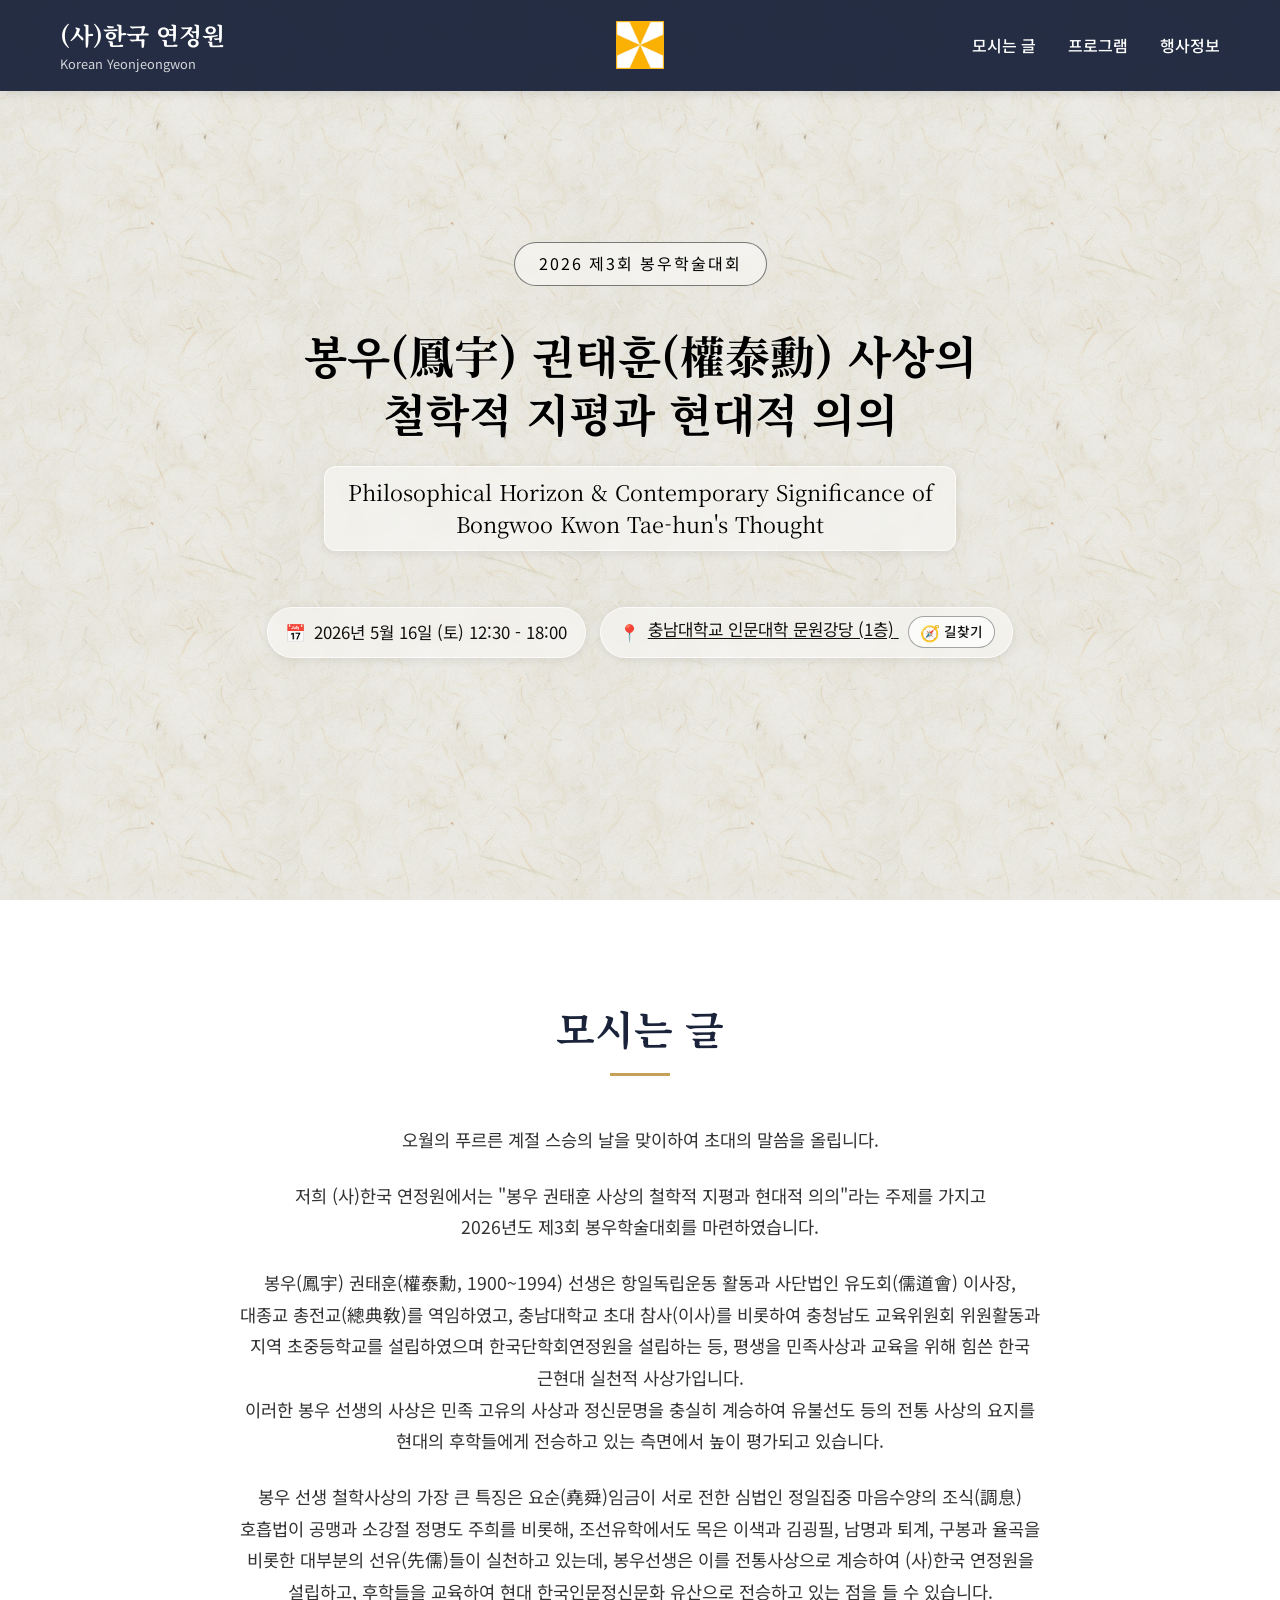
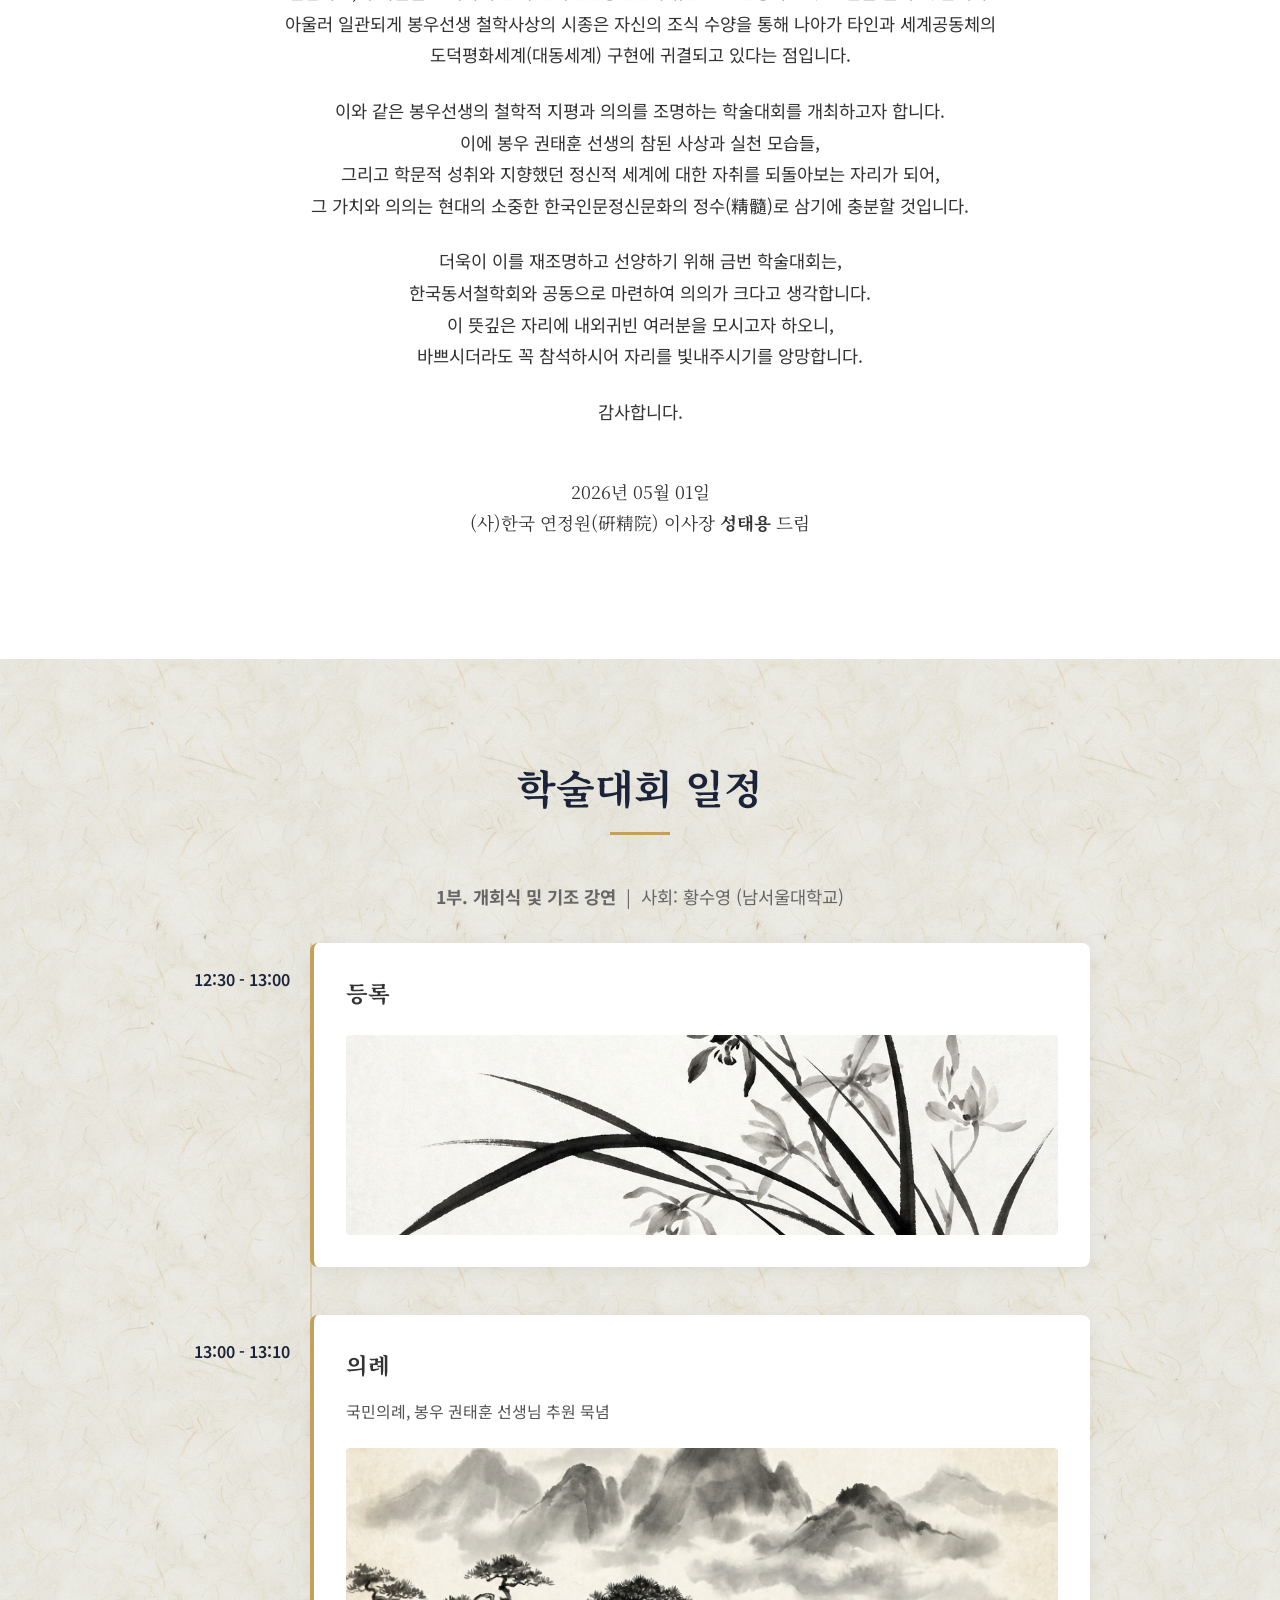
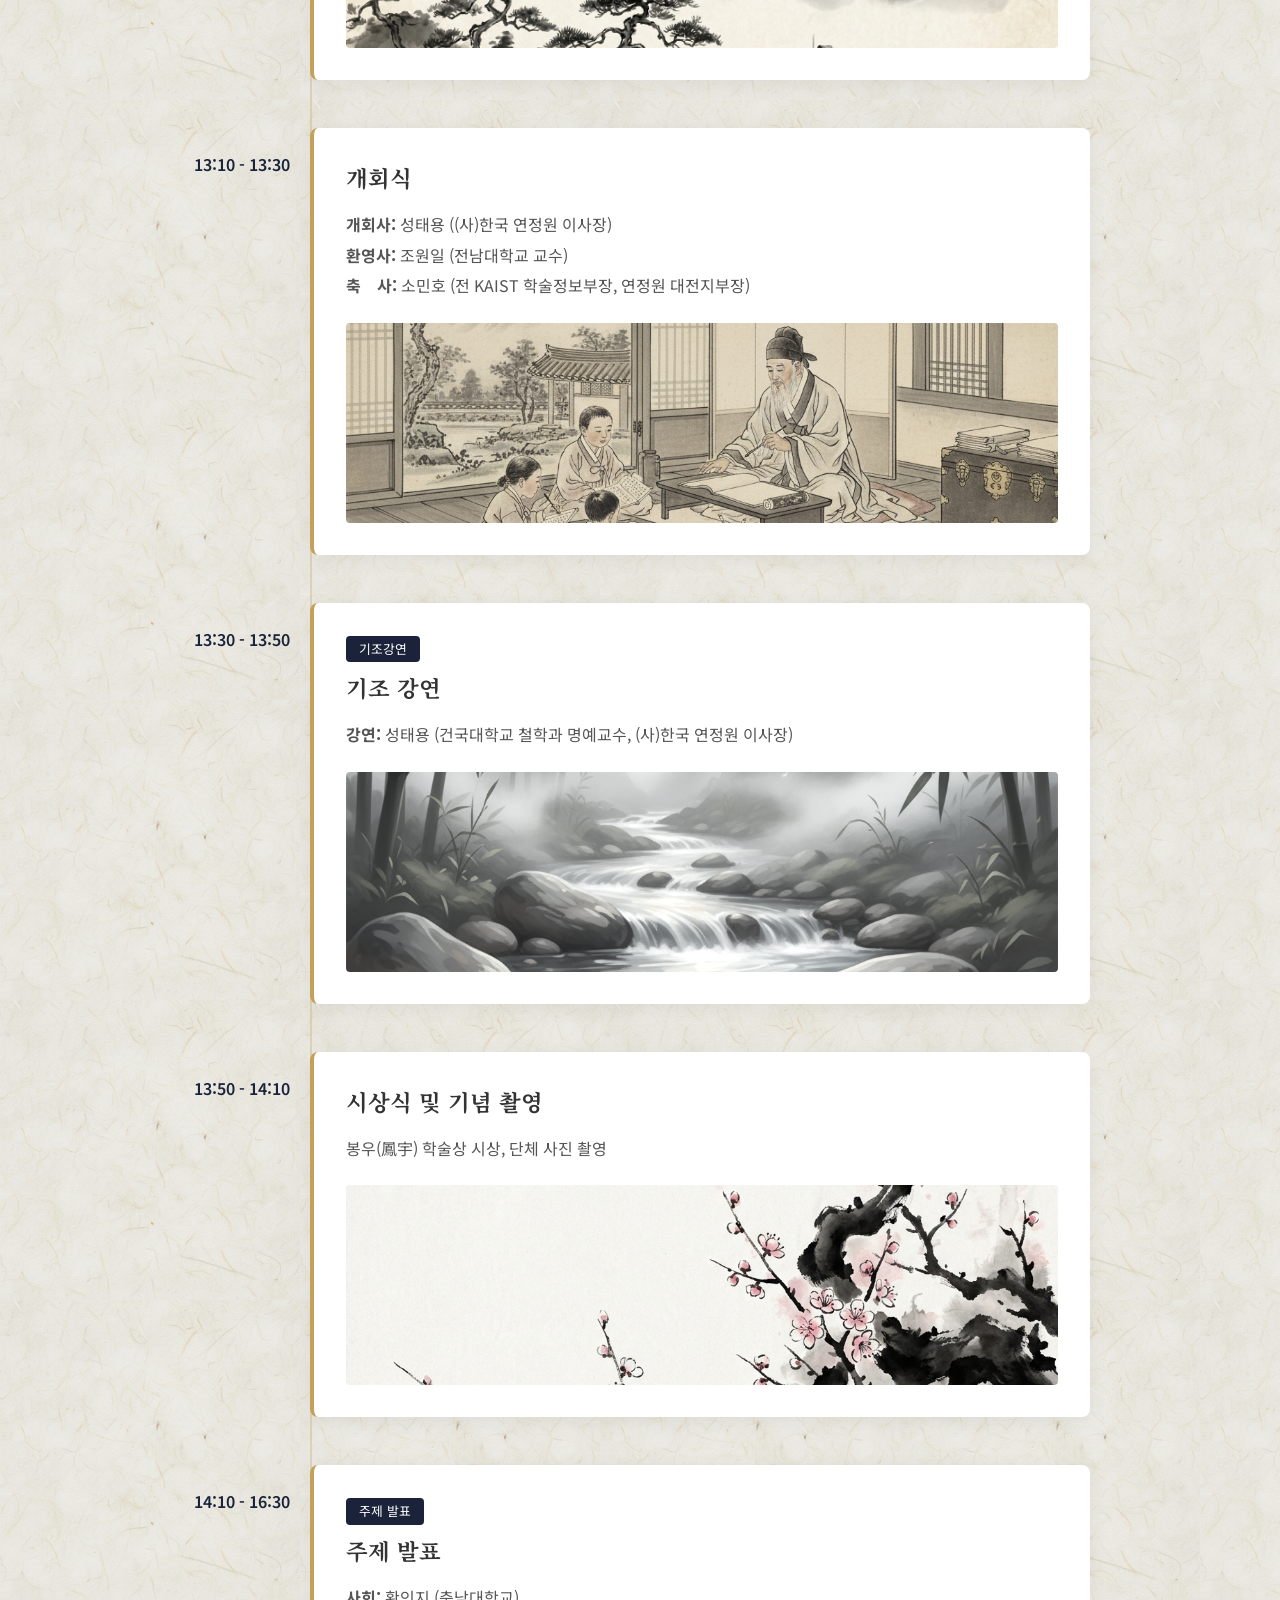
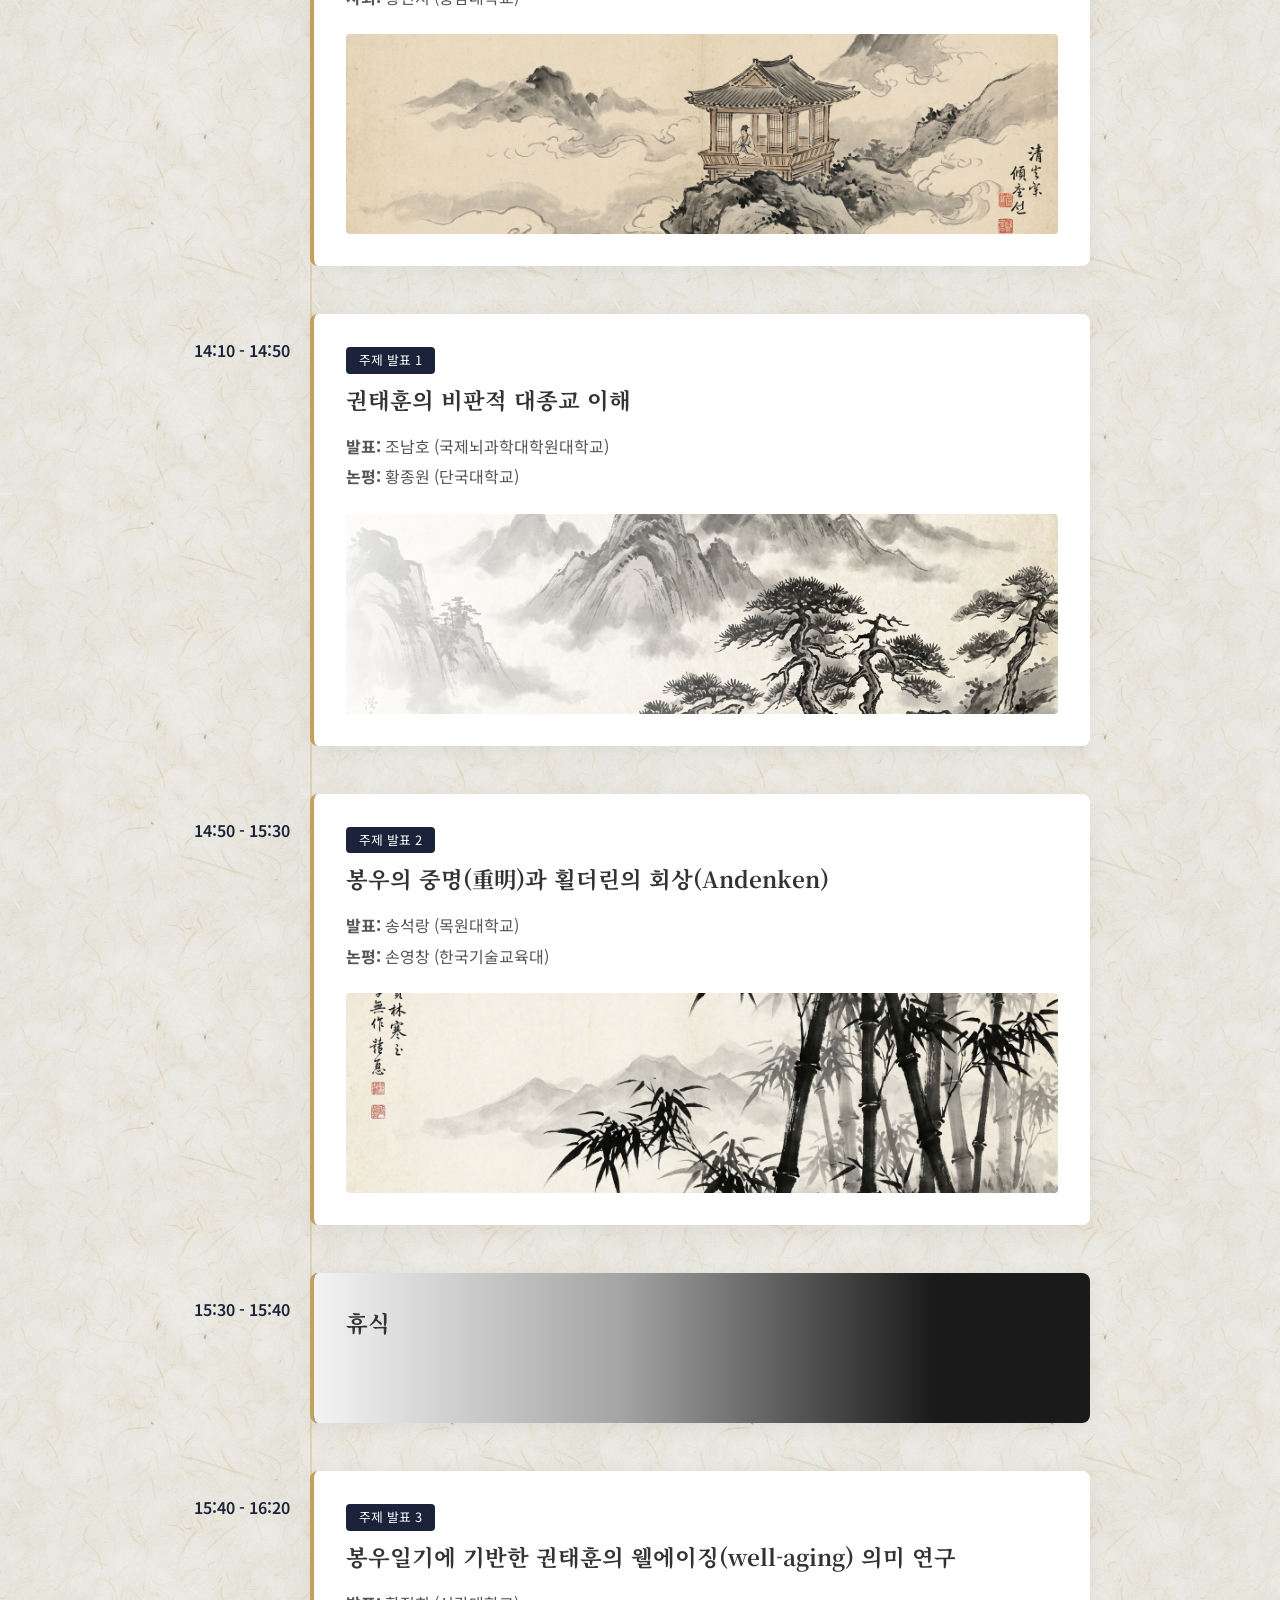
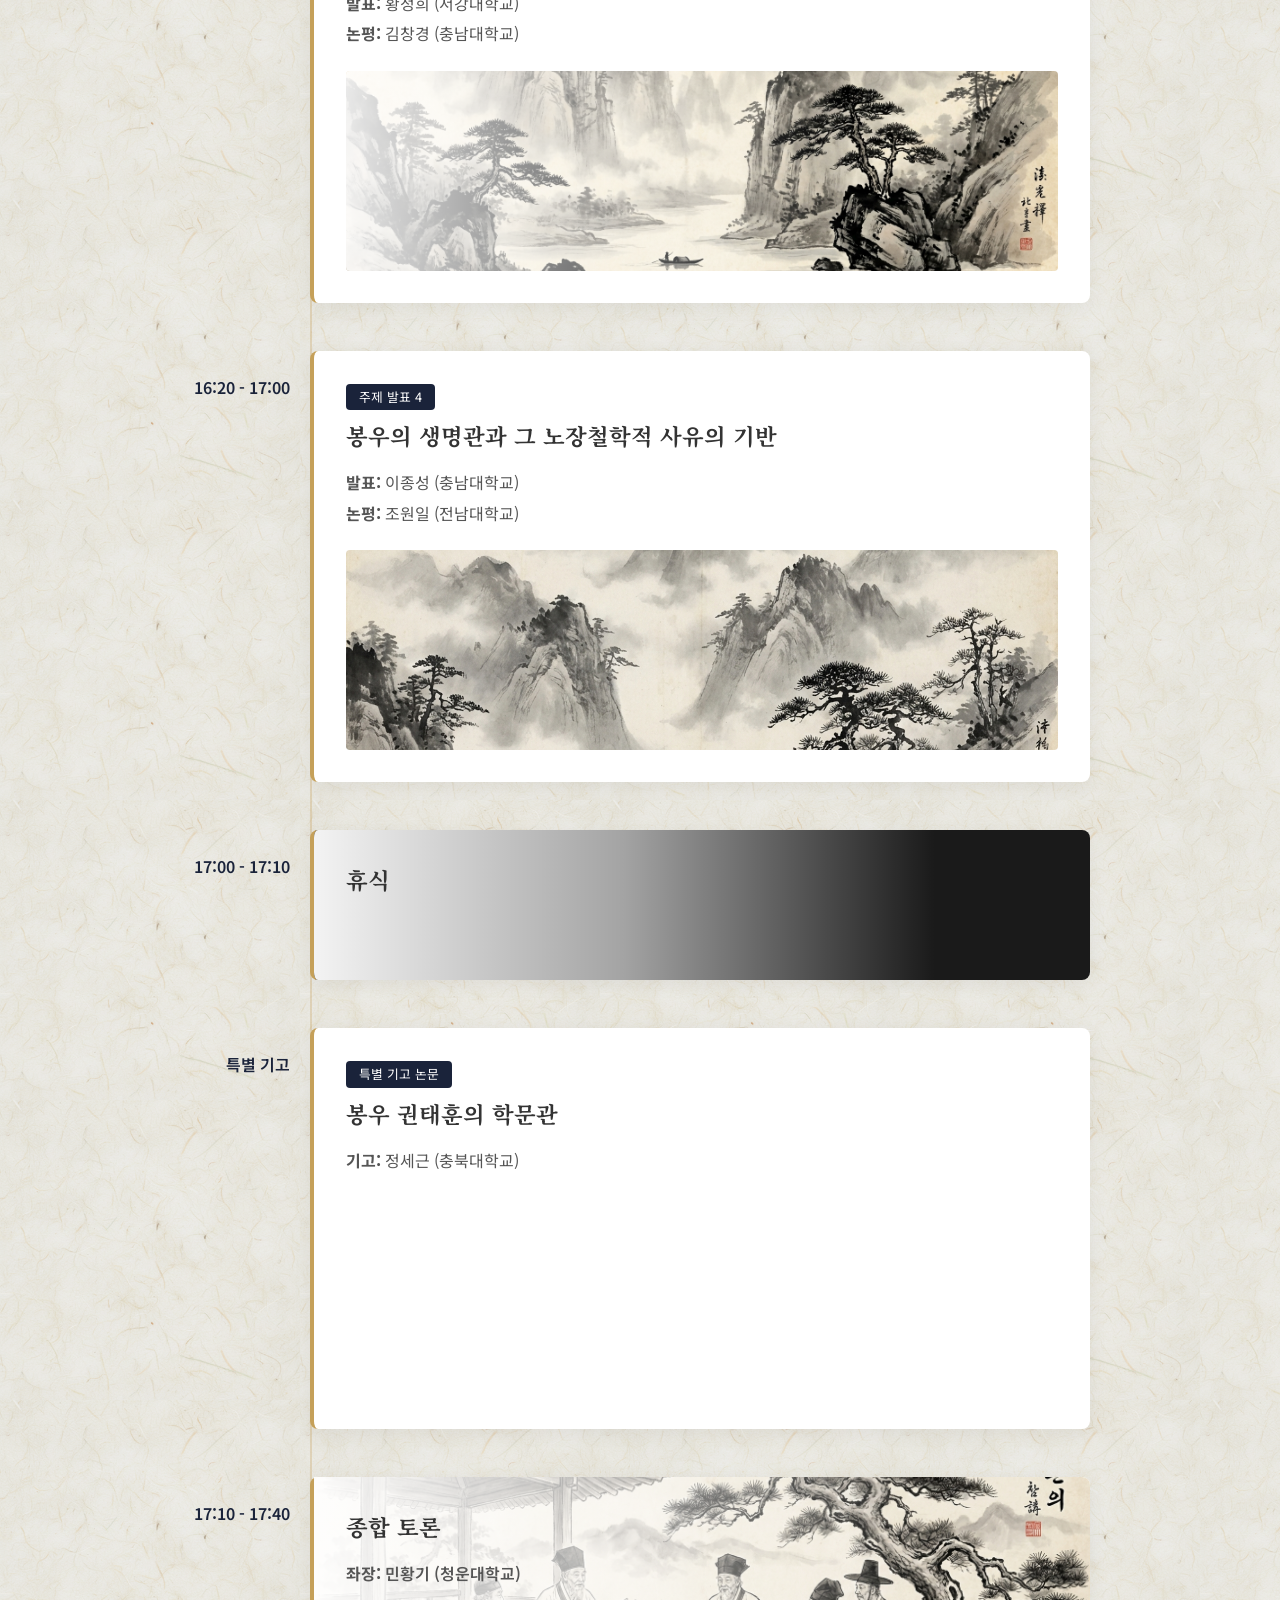
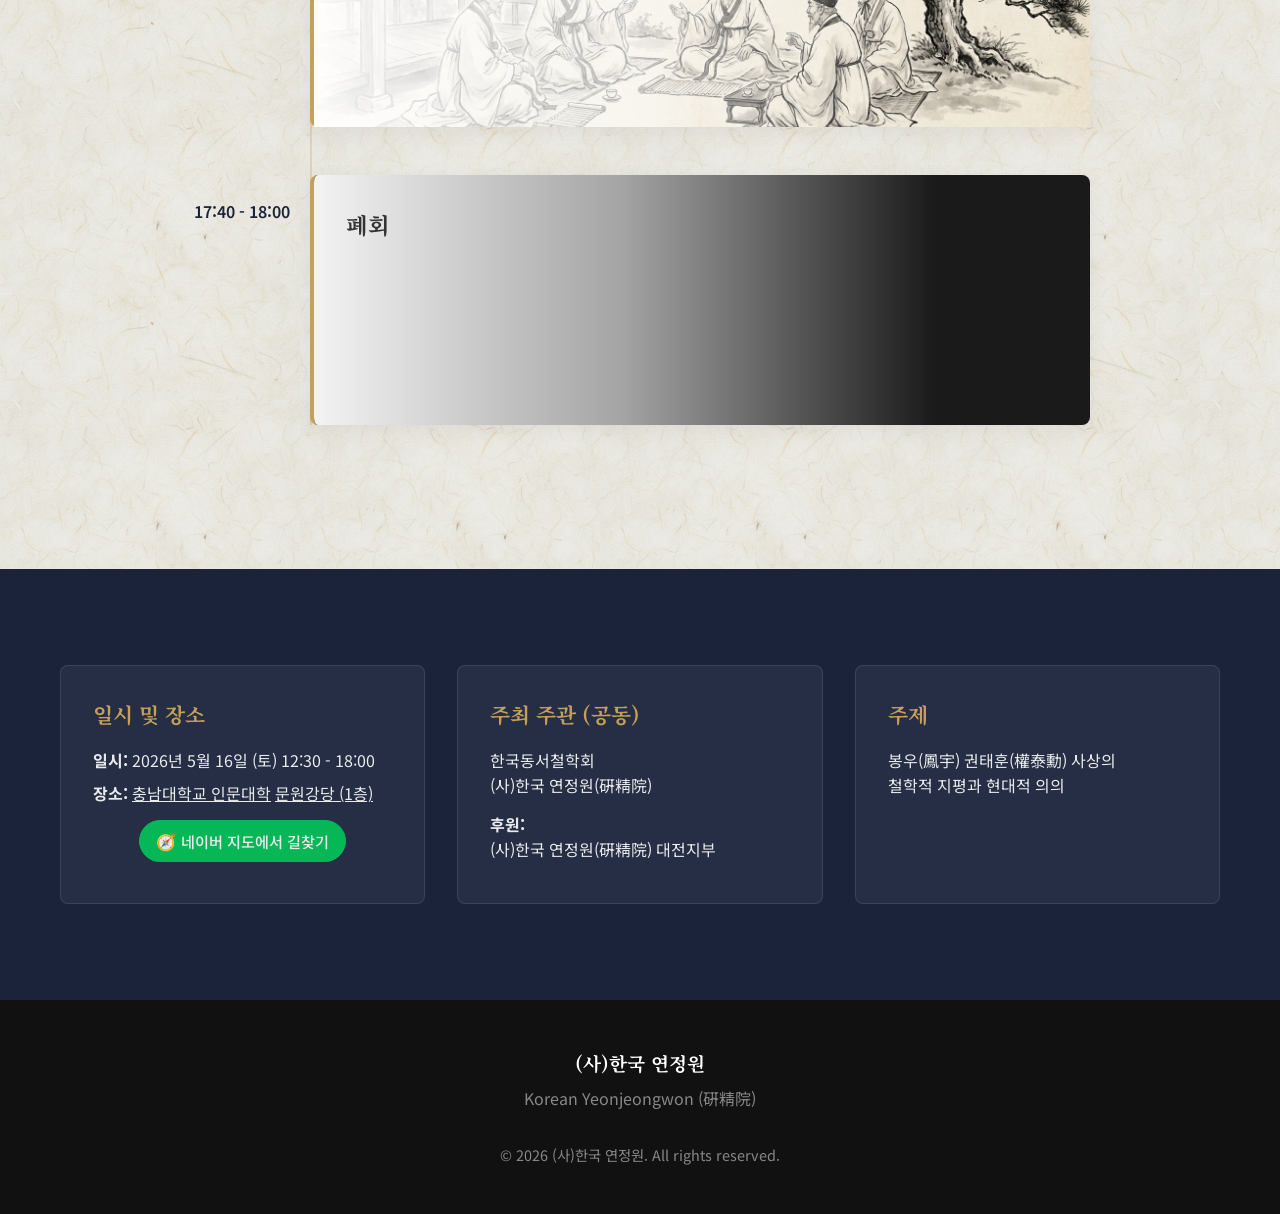
==== commit 0ee39cce: "Update opening ceremony roles and fix mobile hero badge position - 개회식: 조원일 축사 → 환영사, 소민호 직책 수정 (도서관" ====
--- a/index.html
+++ b/index.html
@@ -5,6 +5,8 @@
     <meta charset="UTF-8">
     <meta name="viewport" content="width=device-width, initial-scale=1.0">
     <title>2026 제3회 봉우학술대회</title>
+    <link rel="icon" type="image/png" href="assets/images/logo.png">
+    <link rel="apple-touch-icon" href="assets/images/logo.png">
     <link
         href="https://fonts.googleapis.com/css2?family=Noto+Serif+KR:wght@300;400;600;700;900&family=Noto+Sans+KR:wght@300;400;500;700&display=swap"
         rel="stylesheet">
@@ -132,8 +134,8 @@
                         <h3>개회식</h3>
                         <div class="details">
                             <p><strong>개회사:</strong> 성태용 ((사)한국 연정원 이사장)</p>
-                            <p><strong>축　사:</strong> 조원일 (전남대학교 교수)</p>
-                            <p><strong>축　사:</strong> 소민호 (전 KAIST 도서관장, 연정원 대전지부장)</p>
+                            <p><strong>환영사:</strong> 조원일 (전남대학교 교수)</p>
+                            <p><strong>축　사:</strong> 소민호 (전 KAIST 학술정보부장, 연정원 대전지부장)</p>
                         </div>
                         <div class="session-image">
                             <img src="assets/images/ink_wash_teaching.png" alt="Teaching">
@@ -209,7 +211,7 @@
                         <h3>봉우의 중명(重明)과 횔더린의 회상(Andenken)</h3>
                         <div class="details">
                             <p><strong>발표:</strong> 송석랑 (목원대학교)</p>
-                            <p><strong>논평:</strong> 황종원 (단국대학교)</p>
+                            <p><strong>논평:</strong> 손영창 (한국기술교육대)</p>
                         </div>
                         <div class="session-image">
                             <img src="assets/images/ink_wash_bamboo.png" alt="Bamboo">
--- a/assets/css/style.css
+++ b/assets/css/style.css
@@ -728,7 +728,7 @@
 
     .hero-badge {
         position: absolute;
-        top: 15rem;
+        top: 210px;
         left: 50%;
         transform: translateX(-50%);
         margin: 0;
